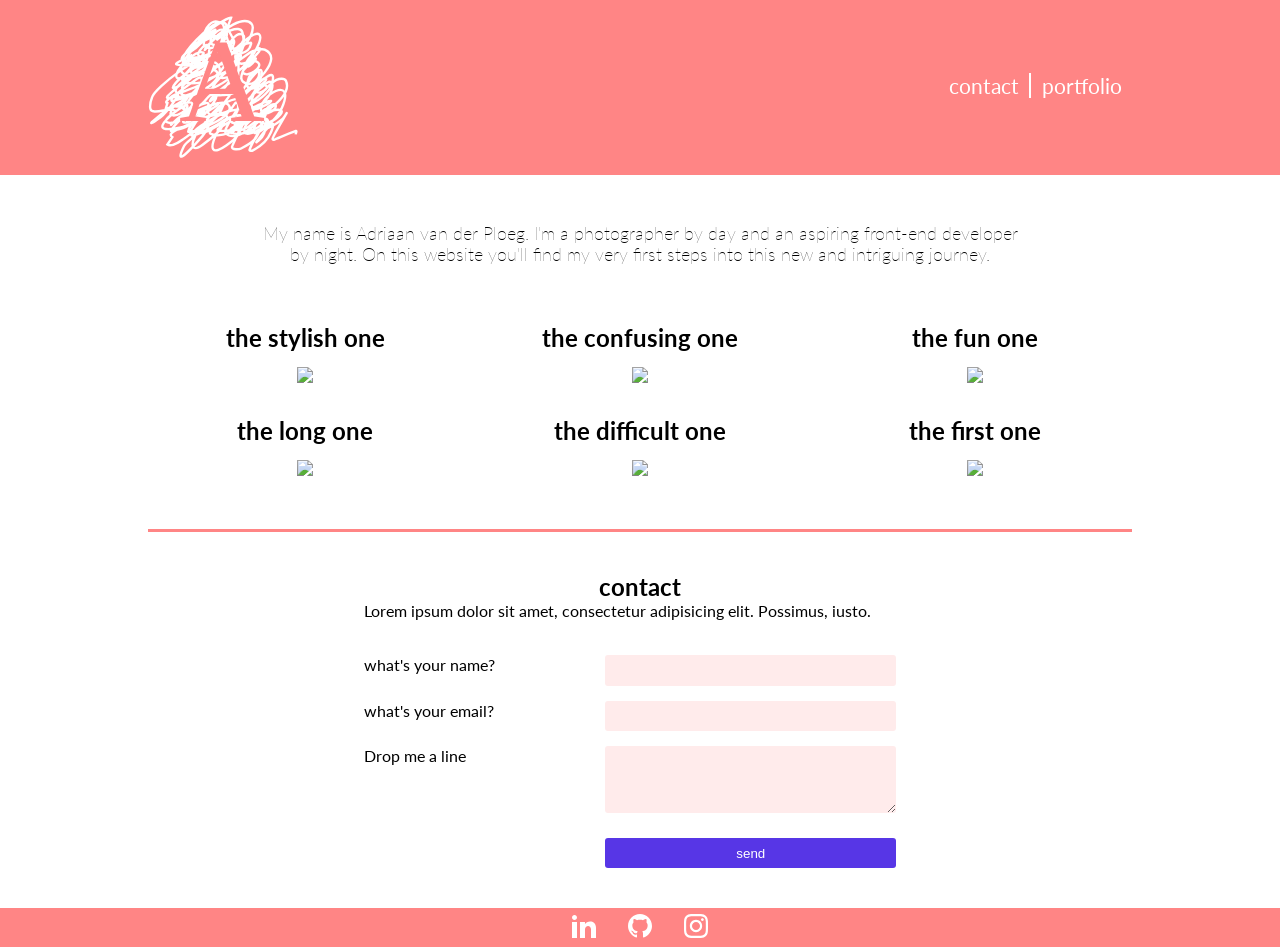
==== index.html @ 1324383c "made social icons SCG inline" ====
<!DOCTYPE html>
<html lang="en">
<head>
  <meta charset="UTF-8">
  <meta name="viewport" content="width=device-width, initial-scale=1.0">
  <meta http-equiv="X-UA-Compatible" content="ie=edge">
  <title>ADRIAAN VAN DER PLOEG</title>
  <link rel="stylesheet" href="css/normalize.css">
  <link href="https://fonts.googleapis.com/css?family=Lato:300,400&display=swap" rel="stylesheet">
  <link rel="stylesheet" href="https://cdn.jsdelivr.net/gh/fancyapps/fancybox@3.5.7/dist/jquery.fancybox.min.css">
  <link rel="stylesheet" href="css/main.css">
</head>
<body>

  <header>

    <div class="header-container">

      <div class="logo">

        <svg width="50%" height="50%" viewBox="0 0 126 120" preserveAspectRatio xmlns="http://www.w3.org/2000/svg">
          <g fill="none" fill-rule="evenodd">
            <path class="path" d="M37.2 32.6C18.4 42.3 15 41.2 54 42.2c5.6.1-11.1-4-16.6-2.8-2.3.5-1.6 4.5-1.4 6.8.7 7.2 20 2.4 14-7.4-5.1-8.4-19-2.6-15.2 2.5 4 5.7 13-1.5 14.6-4.8 1.5-3 2.4-6.5 2-9.8C50 17 31.9 41 50.8 32c4.3-2 8.2-5.3 11.4-8.9 1.2-1.3 1.3-3.4 1.5-5.3.2-3.3 1-7-.4-10-.8-1.8-3.4-2.5-5.4-3-6-1.5-14 10.5-8.7 14.4 1.1.8 4.4-3.3 3-3.1l-3.3-1c-.7 0-2 1-1.6 1.6l-.4 7.3c5.9 9.3 24.4-6 18.1-11.6-4.8-4.3-15.6 7-11.5 11 .1.2 11.3 4.5 14.8 1.5 1-1 3.8-3.6 2.4-3.5-19.3.7-5 17.5.6 4.3.8-1.7 1.6-3.9.7-5.5-13.5-27-4.6 4.3-2.5 6.3 2.2 2 5.9.2 7.4-1.5a15 15 0 0 0 3-4.3c.6-1.4 1.4-3.4.3-4.4-6.5-6.3-21.6 16.4-3.7 15.3 2.7-.1 7.6-1.9 8.9-5 .5-1.3 2-4.3.7-4.1-20.2 2.5-14.4 29.1 3.3 11.7 1.9-1.9 4.1-3.8 4.9-6.3.3-1-2.3-1.3-2.8-.5L87 32.6c-1.8 3-5.8 6.2-4.3 9.3 2 4.3 16.8-16.8-.2 1.2-1.3 1.3-4 3.6-2.7 4.8 4.7 4 17.1-5 12.7-8.8-7.1-6.2-18 12-12.7 16.1 7.3 5.4 14.6-2.2 13.4-8.7-.4-2-7.9 3.2-8.4 5-.8 2.7-2.5 6-1 8.2 3 4 11.4-1.9 13-3.4 1.2-1 3-2.3 2.5-3.7-.3-1.2-2.5.2-3.4 1-8.1 7.6-5.5 14.5 2.3 8.5.9-.6 2.3-2 1.6-2.8-8.4-9.7-21.6 26.5-4.5 17.4C126 60.5 56.7 86 98 82.2c2-.2 4-1 5.8-2 1-.5 2.1-1.3 2.8-2.3 1.6-2.8.6-4.9-3-3.2-5.6 2.7-18.3 20.5-1 14.2 3.4-1.2 6.4-3.4 8.6-6.1 8.8-11.1-35 2.9-29.9 14.8 3.1 7.1 38-16.9 5.9-10.7-4.4.9-8.5 3-12.5 5-2.1 1-5.6 1.8-5.7 4-.3 9 36.5-3.3 26-11-4.2-3-23-.1-22.2 8.3 1.2 12.6 43-21.1 4.3-8.4-6.6 2.2-12.3 6.4-18.2 10-.3.2-.6 1-.3 1 19.8 5 32.4-19.4 10-10.6-5.1 2-9.7 5.4-14 9-1.3 1.1-3.7 3.8-2.2 4.6C69.5 108 110 69.4 70.1 79.5c-8.1 2-15.5 6.4-22.7 10.8-4 2.4-8.4 5.2-10.8 9.4-1 1.8 4.2-.1 6-.9 7.2-3 14.2-6.4 20.8-10.3 1.5-.9 3.3-2.3 3-4-.6-3.9-30.2-1-32.6 12.5-.6 3.4 43.5-13 33.4-22.7-6.5-6.2-28.4 9-30.6 10.4-1.4.8-5 4-3.4 3.4 6.2-2.2 12.2-5.2 17.9-8.5 23.4-13.7-9.8-1.4-15.8 3.4-2.1 1.7-7.8 5.9-5 6.5 6.8 1.7 33.3-23.4 13-14.6A98.3 98.3 0 0 0 27.8 84c-3 2-10.6 9.3-8 7 4.8-4.4 10-8.1 14.5-12.8 5.3-5.7 2.4-6.2-2.6-5.2-3.7.7-7.7 1-11 3A98.3 98.3 0 0 0 3.2 89.2C.4 92 10 86 12.6 83.4a73 73 0 0 0 10.3-13c1-1.6 3.6-6.3 1.8-5.5-3.6 1.5-12.3 7.7-8.4 8.3L15 77.5c5.7 1 21.4-11.6 22.6-12.9 3.2-3.3 8.4-7.4 7.3-12-.8-3.2-6.4 2.4-9.2 4.2a120 120 0 0 0-15.8 12.6c-.5.5-.3 2.4.3 2.1l17-4.6c5.1-2.1 9.8-5 14.5-8 2-1.3 3.6-2.9 5-4.6 1-1.1 2-2.4 2-3.9 0-1.6-.5-3.7-1.9-4.5-8-4.6-18.4 4-23 8.5-2 2-7 5.5-4.6 6.7l-1 5c9.4 4.6 38.2-12.5 31-24.4C52.7 30.9 23.7 52.3 21 59.8c-.9 2.3 4.9-1 7-2.2 5.4-3 14-12 17-16.6 1.1-1.5 3.1-6.3 1.5-5.4A64.1 64.1 0 0 0 31.3 49C21 60.4 46 55.5 46 55.5a29.6 29.6 0 0 0 18.3-13.8c.5-1.1 1.4-4.4.3-3.8-.7.4-22.3 14.5-18 22.5 2.8 5.4 21.4-6.6 23.7-10.6 1-1.7 3.8-6 1.8-5.6-6.2 1-19 13.6-19.5 20.7 0 1.7 4.2 2 10 1.6 2.4-.2 4.8-.2 7-.9C76.4 63.4 80.4 49.5 74 53a82.3 82.3 0 0 0-12.8 8.6c-3.3 2.8-7 5.5-9 9.4-1.2 2.6 4.9-3.3 7-5.3 3-3.1 6.3-6.2 8.4-10a24 24 0 0 0 2-9.5c.2-1.6.6-4-.9-4.7-8.2-4.2-20.6 5.2-23.3 11.8-.7 1.6 3.6.2 5.2-.5 7.2-2.7 14.5-5.2 21-9.4a17 17 0 0 0 5.7-7.6c.8-1.8 1-4.2.3-6-.2-.9-1.6-.5-2.4-.3-12 3-11 21-1.7 7.9 2.7-3.7 5.4-7.5 6.5-11.8.9-3.8.2-7.8-.6-11.6-2-8.1-18.2 2-19.1 2.7-1 .7-2.7 3.9-2 3 3-2.9 12.3-8.8 8.2-9.3l3.3-8.9C66 1.1 50.1 12.8 46.6 16.3c-1.6 1.5-5.7 6.2-3.7 5.3 5-2 9.7-5.2 13.2-9.3 3-3.6-8.1 4.8-11.8 7.7-5.1 4-10.1 8.4-14.5 13.3-1 1-2.2 3.3-1 4 3.7 2.5 12.2-.8 15-2.8 1.3-.8 3.9-3 2.6-3.7C41 27.8 26 42.5 24 48.7c-.4 1-.5 3 .6 3.4 3.6 1.3 13.8-.5 17.2-2.2 1.8-1 6.3-5.2 4.4-4.3C33.8 52 26.3 57.5 16.7 67c-.4.5-1.1 1.6-.6 1.7 3.3.6 11.7-2.8 10 0l9-3c-11.9 19.9-11.6 3-15.9 15-.2.7-.6 2 0 2.3 4.1 2.2 16-4 13.5-8.6a74 74 0 0 0-13.1 8.3c-1.8 1.8-6.1 5.2-4 6.4 6.8 3.8 17.2-6.9 21-9.5 2.8-2-6 4-8.5 6.5-3.2 3.2-6.8 6.3-8.8 10.4-.1.2 10.3-2.1 12.5-3.3 4.7-2.6 9.4-5.2 13.4-8.6 2.2-2 5.5-4.4 5-7.2-.5-2.5-3.8 3.3-5.3 5.3A96.4 96.4 0 0 0 35.5 97c-.3.6 1.1 1.4 1.7 1l8.3-2.6c4.5-2.9 8.2-6.8 12-10.5 1.4-1.3 2.6-2.9 3.4-4.6 1-2.3 4.1-8.6 2.2-7.1A87.6 87.6 0 0 0 46.8 91c-14.6 19.5 23.7-6 25.6-7.9 1.8-1.9 5.4-9 4-6.7-3.2 4.8-6.5 9.4-9 14.5-1.2 2.3-3.9 5.8-2 7.6 8.4 8.5 27-8.3 31.4-14.3 1-1.4 3-6 1.7-4.9-8.4 7.6-19 32.7 5.6 9.4 3.5-3.3 6.5-7.2 8.4-11.6C124.7 49 92.4 66.7 95.2 80c.3 1.6 3.5.5 4.8-.4 4.6-3.3 21-14.8 15.8-25.3-1.1-2.3-5.5-1.7-7.9-.6-4.4 2.2-7.6 6.3-11.1 9.9-6.4 6.6-15.5 11.9-18.4 20.6-1.8 5.3 9.9-5.1 14.3-8.4 3.3-2.5 6.8-5 8.7-8.6 1.9-3.4 5-8.8 2.2-11.4-2.6-2.3-6.4 3-9.2 5a89 89 0 0 0-11.3 10.5c-1.2 1.2-4.2 4.7-2.5 4.3a38.1 38.1 0 0 0 20.7-13c1.3-1.7 8-16.8-.5-12.1-.2.1-30.5 20.4-22.2 23.9 4.7 2 18.1-21.3 16.8-28C94 40 79.4 62.2 79 63.9c-.2 1 2.1 0 3-.6 2-1.7 34-27.2 16-35-1.6-.7-3.5-.4-5.1 0-2.5.4-5 1-7.1 2.4-6.1 4-12 8.4-17.3 13.2-2.5 2.4-9.6 8.2-6.1 8.3 22.4.4 50-58.7 15.7-28.8C58.4 40.5 87 27.2 88 10a5 5 0 0 0-1-3.4c-7-8-25 6.5-28.4 9.5-3.9 3.4-13 16-10.5 11.4 4.3-8 23.5-16.6 16.1-21.8-7.2-5-29.8 20-33.9 27.5-.8 1.6-1.2 4-.1 5.5 3.3 4.5 19.9 3 23.2-1.4.8-1 2.7-3.3 1.5-3.5C43.2 31.2 6.4 60 3.5 68c-1.2 3-2.1 6.4-1.6 9.6.2 1.5 2 2.5 3.5 2.6 6.1.6 13.2-3.7 18.4-.4.3.2-30.9 22.3 7.2 13 3.8-.8 13-8 10.1-5.5-6.4 5.4-27.5 9.7-20.6 14.5l-4.2 6.2c5.6 4 22.3-12.2 23.2-11.4 4 3.4-7 8-9.2 12.7-6.4 13-3.1 12.8 15.6-8.6 2.4-2.8 7.5-11.3 4-10.3-11.1 3.2-19.3 29-4 17.8 5.1-3.8 10.2-7.6 14.4-12.3 2-2.2 5.3-10.5 3.6-8.1-.9 1.2-12.3 19.2-9.2 24 3.3 5 19.1-8.8 21-12.1 1.6-2.6 4.8-11.2 3.4-8.4-3 5.9-5.7 12-8.3 18-1.6 4 6.9 2.3 7.4 2 4.1-2 8.2-4.3 11.4-7.6 2.5-2.6 6.6-12.5 5-9.4-2.9 6.1-7 11.7-9.3 18.1-.3 1 2 1 2.8.5 7.4-3.8 12-7.6 15.2-15.2.9-2.1 3.1-8.2 1.2-6.9-5.6 3.7-9.2 9.7-13.3 14.9-1.2 1.6 3.5-2.3 4.6-4a22 22 0 0 0 3-7c.6-2.1 1-4.4.5-6.4-.5-1.6-1.8-3-3.3-3.7-2.5-1-5.2-1.1-7.8-.7-3.3.5-6.9 1.3-9.6 3.3A33.6 33.6 0 0 0 70 97.8c-1.3 2.3 4.3-3.4 6-5.5 2.1-2.8 4.3-5.8 5.4-9.2 1.3-3.6 1.7-7.5 1.6-11.3 0-1-.8-2.6-1.9-2.6-4.8 0-9.8.7-14.2 2.8-4.3 2.1-6.4 7.6-11 9.4-3.5 1.4 5.8-5.1 8-8.2 4-5.4 8.6-10.7 10.5-17.1 2-7 2-14.5 1-21.6-.4-3.5-2.8-6.4-5-9.2a9.8 9.8 0 0 0-4.4-2.8c-6.9-2.5-8 10-11.3 12-2 1.3 10.7-13.8 6.6-17.2-3.7-3-16.1 4.8-17.1 5.5-3.5 2.3-13.1 10-9.6 8 4-2.4 7.5-5.3 10.6-8.6C61 5.8 20.2 39.5 29 47.7c5.6 5.4 15 .5 19.1-4 .8-.8 2.4-3.5 1.3-3a83.2 83.2 0 0 0-21.8 15.8c-1.8 2-5.8 5.1-4 7.3 1.9 2.3 6-.5 8.8-1.4 29.2-10.1 17.2-14.9-2.7 15.2-.8 1.3 3 .8 4.5.5a33 33 0 0 0 9.6-3.2c4.5-2.4 8.4-11.9 12.4-8.8 4 3.1-4.5 9.1-5.7 14-.7 3 3.6 3.3 9.5 2.2a26 26 0 0 0 8.7-3c2.5-1.6 4.8-8.7 6.3-6.2 6 10.1-22.3 23.5 14.3 13 4.4-1.2 8.6-10.7 11.6-7.2.3.3-12.5 20.4.5 15 4.2-1.7 8-4.4 11.4-7.2 1.6-1.3 4.5-6.6 3.5-4.8-17.2 30.5-16.1 23.1 8 14.7.9-.3-.2 2-.3 2.9" stroke="#fff" stroke-width="2"/>
            <text font-family="ArialRoundedMTBold, Arial Rounded MT Bold" font-size="100" fill="#FF8585" transform="translate(-60 -22)">
              <tspan x="86" y="110">A</tspan>
            </text>
          </g>
        </svg>

      </div>
      <nav>
        <ul>
          <li><a href="#contact">contact</a></li>
          <li><a href="#portfolio">portfolio</a></li>
        </ul>
      </nav>

    </div> <!-- /.header-container -->

  </header><!-- /header -->

  <aside class="intro-text">
    <h3>My name is <span class="underline underline1">Adriaan van der Ploeg</span>. I'm a photographer by day and an aspiring <span class="underline underline2">front-end developer</span> by night. On this website you'll find my very first steps into this new and intriguing journey.</h3>
  </aside>

  <main>

    <section class="portfolio-container" id="portfolio">

      <div class="grid-item">
        <h2>the stylish one</h2>
        <div class="thumbnail">
          <?xml version="1.0" encoding="UTF-8"?>
          <svg width="4" height="3" preserveAspectRatio="none" viewBox="0 0 307 173" version="1.1" xmlns="http://www.w3.org/2000/svg" xmlns:xlink="http://www.w3.org/1999/xlink">
              <title>Path 20</title>
              <desc>Created with Sketch.</desc>
              <g id="Page-2" stroke="none" stroke-width="1" fill="none" fill-rule="evenodd">
                  <g id="Desktop" transform="translate(-36.000000, -520.000000)" stroke="#A3DEE9" stroke-width="4">
                      <path d="M46.609375,526.625 C38.7366012,570.852121 36.6796186,612.503265 39.2617188,658.074219 C39.861878,668.666306 38.6866418,680.904469 45.0898438,689.363281 C48.2620999,693.553922 55.2755472,686.219477 60.53125,686.171875 C103.547085,685.78227 146.552724,688.024304 189.570313,688.054688 C223.647638,688.078757 284.429381,688.773077 326.949219,684.019531 C329.714109,683.710428 332.553928,683.348377 335.101562,682.230469 C336.16449,681.764053 337.138321,680.650684 337.257812,679.496094 C338.632313,666.214926 339.197292,652.852026 339.523437,639.503906 C340.069957,617.136577 341.330313,594.709437 339.875,572.382812 C338.865791,556.90007 345.674582,534.095488 332.15625,526.480469 C312.588426,515.457706 287.33615,529.866169 264.878906,530.136719 C196.845961,530.956334 128.803385,529.878906 60.765625,529.75 L46.609375,526.625 Z" id="Path-20"></path>
                  </g>
              </g>
          </svg>
          <img src="img/thumbnails/sass.png">
        </div>
        <div class="btn-container">
          <a class="lb-btn" data-fancybox="sass" data-type="iframe" href="projects/style_guide_v6/index.html">
            view website
          </a>
          <a class="lb-btn" href="https://github.com/adriaan113/style_guide_v6.git" target="_blank">view source</a>
        </div>
      </div>

      <div class="grid-item">
        <h2>the confusing one</h2>
        <div class="thumbnail">
          <?xml version="1.0" encoding="UTF-8"?>
          <svg width="4" height="3" preserveAspectRatio="none" viewBox="0 0 297 173" version="1.1" xmlns="http://www.w3.org/2000/svg" xmlns:xlink="http://www.w3.org/1999/xlink">
              <title>Path 14</title>
              <desc>Created with Sketch.</desc>
              <g id="Page-2" stroke="none" stroke-width="1" fill="none" fill-rule="evenodd" stroke-dasharray="20,20" stroke-linecap="round">
                  <g id="Mobile" transform="translate(-12.000000, -305.000000)" stroke="#77F7D6" stroke-width="4">
                      <g id="main" transform="translate(8.000000, 307.000000)">
                          <path d="M7.65234375,8.2578125 C103.775226,3.49295788 111.903723,1.68335162 220.921875,4.04296875 C244.747607,4.55865907 274.755016,-7.7806223 292.285156,8.36328125 C307.478563,22.3552338 292.009726,49.6885345 292.894531,70.3242187 C306.669779,391.594686 285.992714,-219.345162 299.113281,164.980469 C299.129104,165.44396 299.051664,166.227144 298.589844,166.269531 C279.303608,168.039661 236.281425,169.479897 219.097656,168.191406 C201.411876,166.865273 184.085762,162.16866 166.398438,160.863281 C150.909314,159.720137 135.330947,161.256988 119.804688,160.863281 C98.3509926,160.31927 76.9341564,158.731847 55.484375,158.050781 C47.4025104,157.794169 39.2789138,157.314559 31.2265625,158.050781 C23.743319,158.734971 15.2224614,166.630032 9.0859375,162.292969 C4.19152988,158.833786 11.7317857,150.555943 12.1640625,144.578125 C12.7615367,136.315845 12.6659616,127.995198 12.1640625,119.726562 C5.60551915,11.6765566 5.67212235,77.8323669 6.38671875,16.734375 L7.65234375,8.2578125 Z" id="Path-14"></path>
                      </g>
                  </g>
              </g>
          </svg>
          <img src="img/thumbnails/gallery.png">
        </div>
        <div class="btn-container">
          <a class="lb-btn" data-fancybox="gallery" data-type="iframe" href="projects/photo_gallery_v4/index.html">
            view website
          </a>
          <a class="lb-btn" href="https://github.com/adriaan113/photo_gallery_v4.git" target="_blank">view source</a>
        </div>
      </div>



      <div class="grid-item">
        <h2>the fun one</h2>
        <div class="thumbnail">
          <?xml version="1.0" encoding="UTF-8"?>
          <svg width="4" height="3" preserveAspectRatio="none" viewBox="0 0 305 165" version="1.1" xmlns="http://www.w3.org/2000/svg" xmlns:xlink="http://www.w3.org/1999/xlink">
              <title>Path 15</title>
              <desc>Created with Sketch.</desc>
              <g id="Page-2" stroke="none" stroke-width="1" fill="none" fill-rule="evenodd">
                  <g id="Mobile" transform="translate(-6.000000, -536.000000)" stroke="#F8D00A" stroke-width="5">
                      <g id="main" transform="translate(8.000000, 307.000000)">
                          <path d="M3.02734375,231.164062 C27.8179964,234.984064 51.7526661,241.187486 76.6601563,241.214844 C107.049967,241.248223 73.2641368,239.957015 123.132813,236.242188 C142.141978,234.826153 161.220237,234.36048 180.28125,234.183594 C220.441212,233.810908 260.604507,234.808318 300.765625,234.59375 C301.324223,234.590766 299.651787,233.023319 299.457031,233.546875 C280.18269,285.361513 298.69841,331.026425 289.488281,388.859375 C288.600937,394.431257 278.24677,387.363464 272.609375,387.59375 C254.355053,388.339435 236.229284,391.571884 217.960938,391.78125 C188.56255,392.118174 159.195875,389.508915 129.796875,389.230469 C89.7604465,388.851272 49.5932122,393.015111 9.68359375,389.808594 C6.28238669,389.535326 11.1792998,383.123099 11.4101563,379.71875 C11.7568094,374.606792 12.2536268,369.401451 11.4101563,364.347656 C10.3579174,358.042992 7.2871907,352.228506 5.78515625,346.015625 C3.92935282,338.339445 1.82610031,330.625242 1.3515625,322.742188 C0.0083418034,300.428513 0.298293414,278.041513 0.34765625,255.6875 C0.359528932,250.310943 1.13932292,244.963542 1.53515625,239.601562 L3.02734375,231.164062 Z" id="Path-15"></path>
                      </g>
                  </g>
              </g>
          </svg>
            <img src="img/thumbnails/gameshow.png">
        </div>
        <div class="btn-container">
          <a class="lb-btn" data-fancybox="gameshow" data-type="iframe" href="projects/game_show_app_v1.2/index.html">
            view website
          </a>
          <a class="lb-btn" href="https://github.com/adriaan113/game_show_app_v1.2.git" target="_blank">view source</a>
        </div>
      </div>

      <div class="grid-item">
        <h2>the long one</h2>
        <div class="thumbnail">
          <?xml version="1.0" encoding="UTF-8"?>
          <svg width="4" height="3" preserveAspectRatio="none" viewBox="0 0 299 174" version="1.1" xmlns="http://www.w3.org/2000/svg" xmlns:xlink="http://www.w3.org/1999/xlink">

              <title>Path 21</title>
              <desc>Created with Sketch.</desc>
              <g id="Page-2" stroke="none" stroke-width="1" fill="none" fill-rule="evenodd">
                  <g id="Desktop" transform="translate(-364.000000, -521.000000)" stroke="#F92615" stroke-width="4">
                      <path d="M368.046875,529.125 C437.268091,529.044148 501.912139,528.709202 569.914063,526.570312 C585.543224,526.078723 641.726341,520.517078 655.769531,525.984375 C660.750015,527.923378 656.44929,536.685306 656.058594,542.015625 C655.414132,550.808105 652.991344,559.435817 652.671875,568.246094 C646.36047,742.301102 651.49798,585.950514 655.007813,653.421875 C655.580229,664.425743 666.073379,684.036831 655.328125,686.476562 C589.296908,701.469081 509.604624,683.499404 441.089844,680.738281 C418.523367,679.82886 394.35856,689.245808 373.335938,680.992188 C365.372564,677.865715 376.726892,664.146498 377.054688,655.597656 C378.602486,615.231333 378.830931,577.566391 372.265625,538.320312 L368.046875,529.125 Z" id="Path-21"></path>
                  </g>
              </g>
          </svg>
          <img src="img/thumbnails/dashboard.png">
        </div>
        <div class="btn-container">
          <a class="lb-btn" data-fancybox="dashboard" data-type="iframe" href="projects/web_app_dashboard_v3.1/index.html">
            view website
          </a>
          <a class="lb-btn" href="https://github.com/adriaan113/web_app_dashboard_v3.1.git" target="_blank">view source</a>
        </div>
      </div>

      <div class="grid-item">
        <h2>the difficult one</h2>
        <div class="thumbnail">
          <?xml version="1.0" encoding="UTF-8"?>
          <svg width="4" height="3" preserveAspectRatio="none" viewBox="0 0 293 163" version="1.1" xmlns="http://www.w3.org/2000/svg" xmlns:xlink="http://www.w3.org/1999/xlink">
              <title>Path 19</title>
              <desc>Created with Sketch.</desc>
              <g id="Page-2" stroke="none" stroke-width="1" fill="none" fill-rule="evenodd">
                  <g id="Desktop" transform="translate(-686.000000, -333.000000)" stroke="#49DAA9" stroke-width="5">
                      <path d="M690.113281,339.953125 C689.335401,374.640918 687.003816,394.405002 691.03125,425.988281 C692.761773,439.559102 696.17114,452.892322 697.65625,466.492188 C698.492119,474.146643 692.586018,484.091535 697.976562,489.589844 C702.244001,493.942594 709.560764,485.364489 715.632813,484.828125 C727.669278,483.764904 739.807834,484.378851 751.882813,484.828125 C787.763003,486.16312 823.625793,488.004204 859.464844,490.179688 C865.811892,490.564963 872.040178,492.43041 878.398438,492.507813 C907.490776,492.861971 936.596048,492.399323 965.675781,491.472656 C968.934105,491.368825 973.938559,492.411554 975.238281,489.421875 C977.888949,483.324689 975.650155,476.11223 975.238281,469.476562 C974.087883,450.942581 971.599074,432.505101 970.554688,413.964844 C969.355527,392.676995 973.513662,356.539274 966.003906,338.441406 C963.958994,333.513343 955.401897,336.959928 950.066406,336.957031 C869.030024,336.91304 787.996094,337.852865 706.960938,338.300781 L690.113281,339.953125 Z" id="Path-19"></path>
                  </g>
              </g>
          </svg>
          <img src="img/thumbnails/api.png">
        </div>
        <div class="btn-container">
          <a class="lb-btn" data-fancybox="api" data-type="iframe" href="projects/employee_directory_v1/index.html">
            view website
          </a>
          <a class="lb-btn" href="https://github.com/adriaan113/employee_directory_v1.git" target="_blank">view source</a>
        </div>
      </div>

      <div class="grid-item">
        <h2>the first one</h2>
        <div class="thumbnail">
          <?xml version="1.0" encoding="UTF-8"?>
          <svg width="4" height="3" preserveAspectRatio="none" viewBox="0 0 303 163" version="1.1" xmlns="http://www.w3.org/2000/svg" xmlns:xlink="http://www.w3.org/1999/xlink">
              <title>Path 16</title>
              <desc>Created with Sketch.</desc>
              <g id="Page-2" stroke="none" stroke-width="1" fill="none" fill-rule="evenodd">
                  <g id="Mobile" transform="translate(-13.000000, -758.000000)" stroke="#5BCB79" stroke-width="5">
                      <g id="main" transform="translate(8.000000, 307.000000)">
                          <path d="M7.91015625,456.457031 C7.91015625,536.204481 7.26078545,367.496495 12.3007813,520.234375 C13.2786217,549.867986 5.47592919,580.330025 12.3007813,609.183594 C13.8721886,615.827065 25.3774445,605.106741 32.1132813,603.996094 C39.6937298,602.746181 47.4090759,602.431025 55.0859375,602.128906 C63.2371798,601.808118 71.4343874,601.39207 79.5585938,602.128906 C175.626357,610.841903 -65.746393,612.87338 201.679688,606.871094 C220.675738,606.444734 240.809248,601.4674 259.605469,600.453125 C272.014499,599.783513 286.528466,607.31891 296.886719,600.453125 C303.525436,596.052768 296.898654,584.452075 295.601563,576.59375 C293.042818,561.091794 286.721782,562.103559 289.40625,541.15625 C290.316512,534.053342 293.323302,527.338409 294.367188,520.253906 C295.284817,514.02626 294.239053,507.601242 295.265625,501.390625 C297.018254,490.787466 301.1178,480.645794 302.671875,470.011719 C303.428654,464.833303 307.342486,454.928563 302.144531,454.320312 C277.923545,451.486038 253.709548,460.77704 229.332031,461.429688 C159.324393,463.303969 89.2669271,461.739583 19.234375,461.894531 L7.91015625,456.457031 Z" id="Path-16"></path>
                      </g>
                  </g>
              </g>
          </svg>
          <img src="img/thumbnails/form.png">
        </div>
        <div class="btn-container">
          <a class="lb-btn" data-fancybox="form" data-type="iframe" href="projects/online_registration_v4/index.html">
            view website
          </a>
          <a class="lb-btn" href="https://github.com/adriaan113/online_registration_v4.git" target="_blank">view source</a>
        </div>
      </div>

    </section> <!--/.portfolio-container -->

    <section class="contact-container" id="contact">
    <div class="contact-text">
      <h1>contact</h1>
      <p>Lorem ipsum dolor sit amet, consectetur adipisicing elit. Possimus, iusto.</p>
    </div>
    <form action="#" method="post" id="email_form">
      <label for="name">what's your name?</label>
      <input type="text" id="name" name="user_name" required>
      <label for="email">what's your email?</label>
      <input type="email" id="email" name="user_email" required>
      <label for="other_topics">Drop me a line</label>
      <textarea id="other_topics" name="topics"></textarea>
    </form>
    <div class="btn-form-container">
    <button class="form-btn">send</button>
    <!-- <div class="btn-message"></div> -->
    </div>
    </section> <!--/.contact-container -->

  </main><!-- /main -->



  <footer>
    <div class="social-container">
      <a href="https://www.linkedin.com/in/adriaanvanderploeg/" target="_blank">
        <svg class="social-icon" xmlns="http://www.w3.org/2000/svg" width="24" height="24" fill="#fff" viewBox="0 0 24 24">
          <path d="M4.98 3.5c0 1.381-1.11 2.5-2.48 2.5s-2.48-1.119-2.48-2.5c0-1.38 1.11-2.5 2.48-2.5s2.48 1.12 2.48 2.5zm.02 4.5h-5v16h5v-16zm7.982 0h-4.968v16h4.969v-8.399c0-4.67 6.029-5.052 6.029 0v8.399h4.988v-10.131c0-7.88-8.922-7.593-11.018-3.714v-2.155z"/>
        </svg>
      </a>
      <a href="https://github.com/adriaan113" target="_blank">
        <svg class="social-icon" xmlns="http://www.w3.org/2000/svg" width="24" height="24" fill="#fff" viewBox="0 0 24 24"><path d="M12 0c-6.626 0-12 5.373-12 12 0 5.302 3.438 9.8 8.207 11.387.599.111.793-.261.793-.577v-2.234c-3.338.726-4.033-1.416-4.033-1.416-.546-1.387-1.333-1.756-1.333-1.756-1.089-.745.083-.729.083-.729 1.205.084 1.839 1.237 1.839 1.237 1.07 1.834 2.807 1.304 3.492.997.107-.775.418-1.305.762-1.604-2.665-.305-5.467-1.334-5.467-5.931 0-1.311.469-2.381 1.236-3.221-.124-.303-.535-1.524.117-3.176 0 0 1.008-.322 3.301 1.23.957-.266 1.983-.399 3.003-.404 1.02.005 2.047.138 3.006.404 2.291-1.552 3.297-1.23 3.297-1.23.653 1.653.242 2.874.118 3.176.77.84 1.235 1.911 1.235 3.221 0 4.609-2.807 5.624-5.479 5.921.43.372.823 1.102.823 2.222v3.293c0 .319.192.694.801.576 4.765-1.589 8.199-6.086 8.199-11.386 0-6.627-5.373-12-12-12z"/>
        </svg>
      </a>
      <a href="https://www.instagram.com/adriaanvanderploeg/" target="_blank">
        <svg class="social-icon" xmlns="http://www.w3.org/2000/svg" width="24" height="24" fill="#fff" viewBox="0 0 24 24"><path d="M12 2.163c3.204 0 3.584.012 4.85.07 3.252.148 4.771 1.691 4.919 4.919.058 1.265.069 1.645.069 4.849 0 3.205-.012 3.584-.069 4.849-.149 3.225-1.664 4.771-4.919 4.919-1.266.058-1.644.07-4.85.07-3.204 0-3.584-.012-4.849-.07-3.26-.149-4.771-1.699-4.919-4.92-.058-1.265-.07-1.644-.07-4.849 0-3.204.013-3.583.07-4.849.149-3.227 1.664-4.771 4.919-4.919 1.266-.057 1.645-.069 4.849-.069zm0-2.163c-3.259 0-3.667.014-4.947.072-4.358.2-6.78 2.618-6.98 6.98-.059 1.281-.073 1.689-.073 4.948 0 3.259.014 3.668.072 4.948.2 4.358 2.618 6.78 6.98 6.98 1.281.058 1.689.072 4.948.072 3.259 0 3.668-.014 4.948-.072 4.354-.2 6.782-2.618 6.979-6.98.059-1.28.073-1.689.073-4.948 0-3.259-.014-3.667-.072-4.947-.196-4.354-2.617-6.78-6.979-6.98-1.281-.059-1.69-.073-4.949-.073zm0 5.838c-3.403 0-6.162 2.759-6.162 6.162s2.759 6.163 6.162 6.163 6.162-2.759 6.162-6.163c0-3.403-2.759-6.162-6.162-6.162zm0 10.162c-2.209 0-4-1.79-4-4 0-2.209 1.791-4 4-4s4 1.791 4 4c0 2.21-1.791 4-4 4zm6.406-11.845c-.796 0-1.441.645-1.441 1.44s.645 1.44 1.441 1.44c.795 0 1.439-.645 1.439-1.44s-.644-1.44-1.439-1.44z"/>
        </svg>
      </a>
    </div>
  </footer><!-- /footer -->


  <script src="https://code.jquery.com/jquery-3.4.1.min.js"></script>
  <script src="https://cdn.jsdelivr.net/gh/fancyapps/fancybox@3.5.7/dist/jquery.fancybox.min.js"></script>

  <script src="js/logo.js"></script>
  <script src="js/main.js"></script>
</body>
</html>
---- css/main.css ----
* {
  box-sizing: border-box;
  margin-block-start: 0;
  margin-block-end: 0;
}

html {
  scroll-behavior: smooth;
}

body {
  margin: 0;
  padding: 0;
  font-family: "Lato", sans-serif;
}

h2 {
  padding: 10px;
  margin-bottom: 5px;
}

header {
  width: 100%;
  height: auto;
  background-color: #FF8585;
  top: 0;
  z-index: 1000;
}
header .logo {
  padding: 0.8em 0 0.4em;
}
header .logo svg {
  display: block;
  margin: 0 auto;
}
header nav ul {
  display: flex;
  padding: 0;
  margin-bottom: 0.8em;
}
header nav ul li {
  list-style: none;
  padding: 0 0.5em;
}
header nav ul li a {
  color: white;
  text-decoration: none;
  background-image: linear-gradient(to right, #5736E6, #5736E6 50%, #FF8585 50%);
  background-size: 200% 100%;
  background-position: 100%;
}
header nav ul li:first-child {
  border-right: 2px solid white;
}

.header-container {
  display: flex;
  flex-direction: column;
  align-items: center;
  justify-content: center;
  max-width: 984px;
}

.header-shrink {
  display: flex;
  flex-direction: column;
  align-items: center;
  justify-content: center;
  max-width: 984px;
  background-color: #FF8585;
  width: 100%;
  top: 0;
  z-index: 9000;
  height: 60px;
  padding: 1em 0;
  flex-direction: row;
  justify-content: flex-start;
}
.header-shrink .logo svg {
  width: 72px;
  height: 69px;
  margin-left: 0.8em;
  padding: 0.7em;
}
.header-shrink nav {
  margin: 0.5em 0.8em 0 0;
}

.path {
  stroke-dasharray: 4924;
  stroke-dashoffset: 4924;
  animation: dash 5s linear forwards;
}

@keyframes dash {
  to {
    stroke-dashoffset: 0;
  }
}
.intro-text {
  background-color: white;
  max-width: 819px;
  padding: 1em;
  margin: 1em auto;
}
.intro-text h3 {
  font-size: 1.1em;
  text-align: center;
  font-weight: lighter;
}

.underline {
  position: relative;
}

.underline1::after {
  position: absolute;
  content: url(../img/underline1.svg);
  opacity: 0.7;
  top: 5px;
  left: 0px;
}

.underline2::after {
  position: absolute;
  content: url(../img/underline2.svg);
  opacity: 0.7;
  top: 5px;
  left: 0px;
}

.portfolio-container {
  display: grid;
  grid-template-columns: repeat(auto-fit, minmax(250px, 1fr));
  grid-template-rows: auto;
  grid-gap: 20px;
  margin: 0 20px;
  padding-bottom: 50px;
  border-bottom: 3px solid #FF8585;
  max-width: 984px;
}
.portfolio-container .grid-item {
  position: relative;
  display: flex;
  flex-direction: column;
  align-items: center;
  justify-content: center;
}
.portfolio-container .grid-item .thumbnail {
  position: relative;
  cursor: pointer;
}
.portfolio-container .grid-item .thumbnail img {
  width: 100%;
  height: auto;
}
.portfolio-container .grid-item .thumbnail svg {
  position: absolute;
  top: 0;
  left: 0;
  width: 100%;
  height: auto;
  opacity: 0.5;
}
.portfolio-container .grid-item .thumbnail svg path {
  animation: border 0.7s linear forwards;
}
@keyframes border {
  to {
    stroke-dashoffset: 0;
  }
}
.portfolio-container .grid-item .btn-container {
  position: absolute;
  display: none;
  top: 55%;
}
.portfolio-container .grid-item .btn-container .lb-btn {
  display: inline-block;
  background-color: #5736E6;
  color: white;
  margin: 0 10px;
  padding: 7px;
  text-decoration: none;
  z-index: 2;
}

.contact-container {
  position: relative;
  max-width: 430px;
  margin: 0 auto;
}
.contact-container .contact-text {
  margin: 20px 20px 30px;
}
.contact-container .contact-text h1, .contact-container .contact-text p {
  text-align: center;
}
.contact-container form {
  display: flex;
  flex-direction: column;
  align-items: stretch;
  margin-bottom: 10px;
}
.contact-container form input, .contact-container form textarea {
  padding-left: 10px;
}
.contact-container form input, .contact-container form textarea {
  margin: 5px 20px 10px;
  height: 2.3em;
  border-style: none;
  background-color: #ffebeb;
  border-radius: 3px;
}
.contact-container form textarea {
  height: 5em;
  padding-top: 10px;
}
.contact-container form label {
  text-align: center;
  padding: 5px 0;
}

.form-btn {
  display: block;
  width: calc(100% - 40px);
  height: 2.3em;
  background-color: #5736E6;
  color: white;
  padding: 0;
  margin: 5px auto 40px;
  border-style: none;
  border-radius: 3px;
  cursor: pointer;
}

.text-bubble {
  position: absolute;
  max-width: 368px;
  top: 220px;
  left: 20px;
  width: 90%;
}
.text-bubble tspan:last-child a {
  text-decoration: underline;
}

.social-container {
  display: flex;
  justify-content: space-around;
  background-color: #FF8585;
  padding: 6px;
}
input:focus,
textarea:focus {
  outline: none;
}

form button:hover {
  background-color: #2f14a2;
}

form button:active {
  outline: none;
}

.lb-btn:hover {
  box-shadow: 3px 6px #2f14a2;
}

nav ul li a:hover {
  transition: all 0.3s cubic-bezier(0, 0, 0.23, 1);
  background-position: 0%;
}

.form-btn:focus {
  outline: 0;
}

.form-btn:active {
  outline: none;
}

.social-icon:hover {
  fill: #5736E6;
}

@media (min-width: 600px) {
  /* portrait tablets, portrait iPad, e-readers (Nook/Kindle), landscape 800x480 phones (Android) */
  .header-container {
    flex-direction: row;
    justify-content: space-between;
  }
  .header-container .logo {
    padding: 1em 1.25em;
  }
  .header-container .logo svg {
    margin: 0;
  }
  .header-container nav ul {
    margin-right: 1.25em;
  }
  .header-container nav ul li {
    font-size: 1.3em;
  }

  .header-shrink {
    justify-content: space-between;
  }
  .header-shrink nav ul {
    margin-right: 1.25em;
  }
  .header-shrink nav ul li {
    font-size: 1em;
  }

  .intro-text {
    padding: 2em;
  }

  .contact-container {
    max-width: 552px;
    margin: 0 auto;
  }
  .contact-container .contact-text {
    margin: 40px 0 30px;
  }
  .contact-container .contact-text p {
    text-align: left;
  }
  .contact-container form {
    flex-flow: row wrap;
    justify-content: flex-start;
  }
  .contact-container form input, .contact-container form textarea {
    width: calc(60% - 40px);
  }
  .contact-container form label {
    width: 40%;
    text-align: left;
  }
  .contact-container .form-btn {
    width: calc(60% - 40px);
    display: inline-block;
    margin-left: calc(60% - 90px);
  }
  .contact-container .text-bubble {
    top: 125px;
    left: 150px;
  }

  .social-container {
    justify-content: center;
  }
  .social-container .social-icon {
    padding: 0;
    margin: 0 1em;
  }
}
@media (min-width: 801px) {
  /* tablet, landscape iPad, lo-res laptops ands desktops */
}
@media (min-width: 1025px) {
  /* big landscape tablets, laptops, and desktops */
  .header-container {
    margin: 0 auto;
  }
  .header-container .logo {
    padding: 1em 0;
  }
  .header-container nav {
    margin: 0.5em 0 0 0;
  }
  .header-container nav ul {
    margin-right: 0;
  }

  .header-shrink {
    margin: 0 auto;
  }

  .portfolio-container {
    margin: 0 auto;
  }

  .contact-text h1, .contact-text p {
    text-align: left;
  }
}
@media (min-width: 1281px) {
  /* hi-res laptops and desktops */
}

/*# sourceMappingURL=main.css.map */
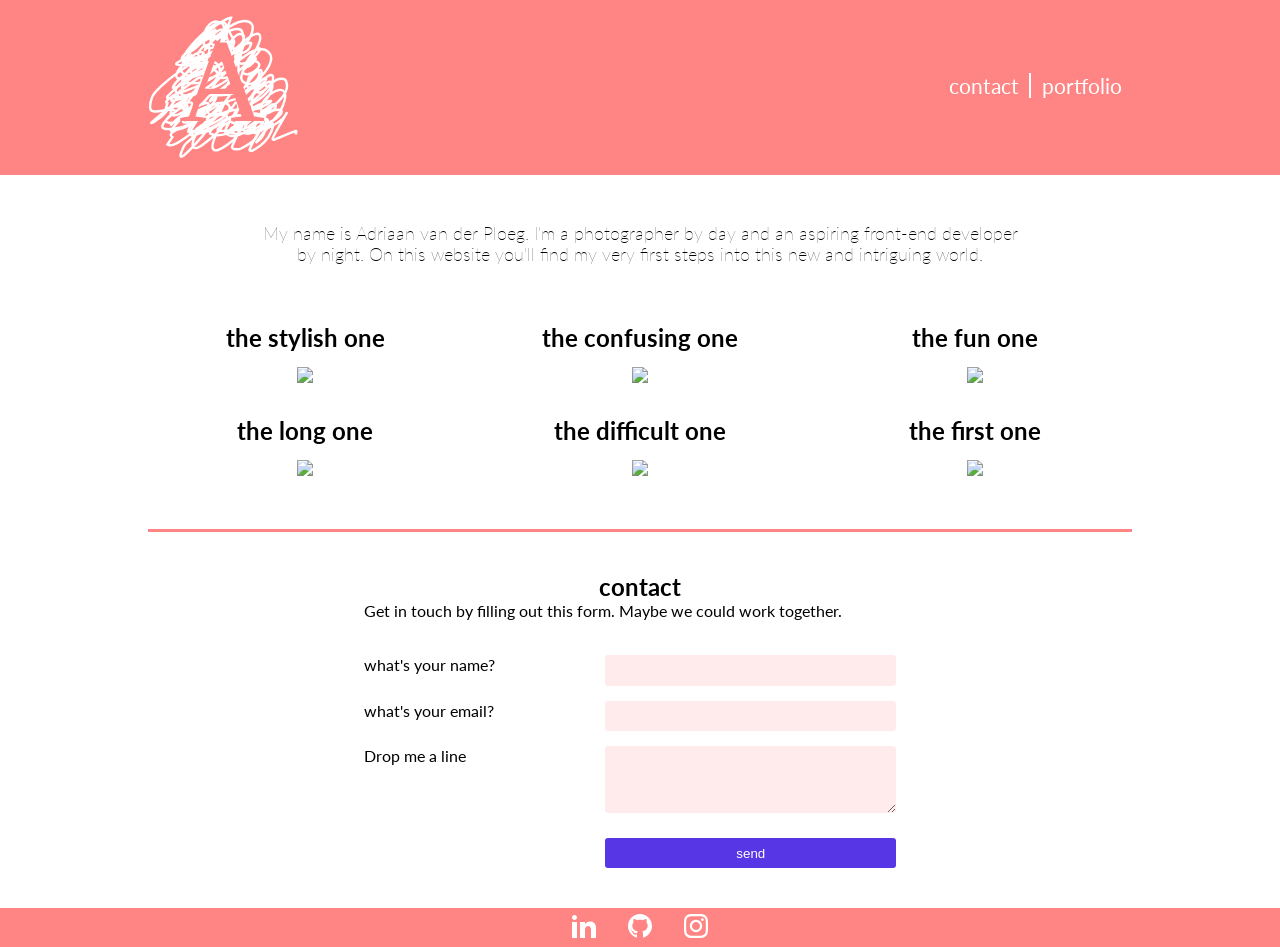
==== commit 545edc40: "fixed data-caption position and margins in fancybox" ====
--- a/index.html
+++ b/index.html
@@ -40,7 +40,7 @@
   </header><!-- /header -->
 
   <aside class="intro-text">
-    <h3>My name is <span class="underline underline1">Adriaan van der Ploeg</span>. I'm a photographer by day and an aspiring <span class="underline underline2">front-end developer</span> by night. On this website you'll find my very first steps into this new and intriguing journey.</h3>
+    <h3>My name is <span class="underline underline1">Adriaan van der Ploeg</span>. I'm a photographer by day and an aspiring <span class="underline underline2">front-end developer</span> by night. On this website you'll find my very first steps into this new and intriguing world.</h3>
   </aside>
 
   <main>
@@ -63,7 +63,8 @@
           <img src="img/thumbnails/sass.png">
         </div>
         <div class="btn-container">
-          <a class="lb-btn" data-fancybox="sass" data-type="iframe" href="projects/style_guide_v6/index.html">
+          <a class="lb-btn" data-fancybox="sass" data-type="iframe" href="projects/style_guide_v6/index.html" 
+          data-caption="My first brush with Sass. What a wonderful and, at the beginning, confusing experience. I learned all about variables, @mixins and i can now @include everything you ever dreamed of.">
             view website
           </a>
           <a class="lb-btn" href="https://github.com/adriaan113/style_guide_v6.git" target="_blank">view source</a>
@@ -199,7 +200,7 @@
     <section class="contact-container" id="contact">
     <div class="contact-text">
       <h1>contact</h1>
-      <p>Lorem ipsum dolor sit amet, consectetur adipisicing elit. Possimus, iusto.</p>
+      <p>Get in touch by filling out this form. Maybe we could work together.</p>
     </div>
     <form action="#" method="post" id="email_form">
       <label for="name">what's your name?</label>
@@ -240,7 +241,16 @@
 
   <script src="https://code.jquery.com/jquery-3.4.1.min.js"></script>
   <script src="https://cdn.jsdelivr.net/gh/fancyapps/fancybox@3.5.7/dist/jquery.fancybox.min.js"></script>
-
+  <script>
+    $('[data-fancybox]').fancybox({
+      // infobar: true,
+      // toolbar  : false,
+      // smallBtn : true,
+      iframe : {
+      preload : false
+      }
+    })
+  </script>
   <script src="js/logo.js"></script>
   <script src="js/main.js"></script>
 </body>
--- a/css/main.css
+++ b/css/main.css
@@ -27,6 +27,7 @@
   z-index: 1000;
 }
 header .logo {
+  cursor: pointer;
   padding: 0.8em 0 0.4em;
 }
 header .logo svg {
@@ -251,6 +252,33 @@
   background-color: #FF8585;
   padding: 6px;
 }
+.fancybox-slide {
+  top: 20vh;
+}
+
+.fancybox-caption__body {
+  font-size: 1em;
+  position: absolute;
+  top: -84vh;
+  left: 0;
+  right: 0;
+  bottom: 0;
+  margin: 0 auto;
+  width: 80%;
+  height: 20vh;
+  max-width: 1024px;
+  color: white;
+  margin: 0 auto;
+  padding: 2.2em 1em 0;
+  overflow: visible;
+}
+
+.fancybox-slide--iframe .fancybox-content {
+  max-width: 1024px;
+  max-height: 768px;
+  margin: 0;
+}
+
 input:focus,
 textarea:focus {
   outline: none;
@@ -356,9 +384,19 @@
     padding: 0;
     margin: 0 1em;
   }
+
+  .fancybox-caption__body {
+    font-size: 1.2em;
+    top: -86vh;
+    padding: 2em 2.5em;
+    margin: 0 auto;
+  }
 }
 @media (min-width: 801px) {
   /* tablet, landscape iPad, lo-res laptops ands desktops */
+  .fancybox-caption__body {
+    top: -82vh;
+  }
 }
 @media (min-width: 1025px) {
   /* big landscape tablets, laptops, and desktops */
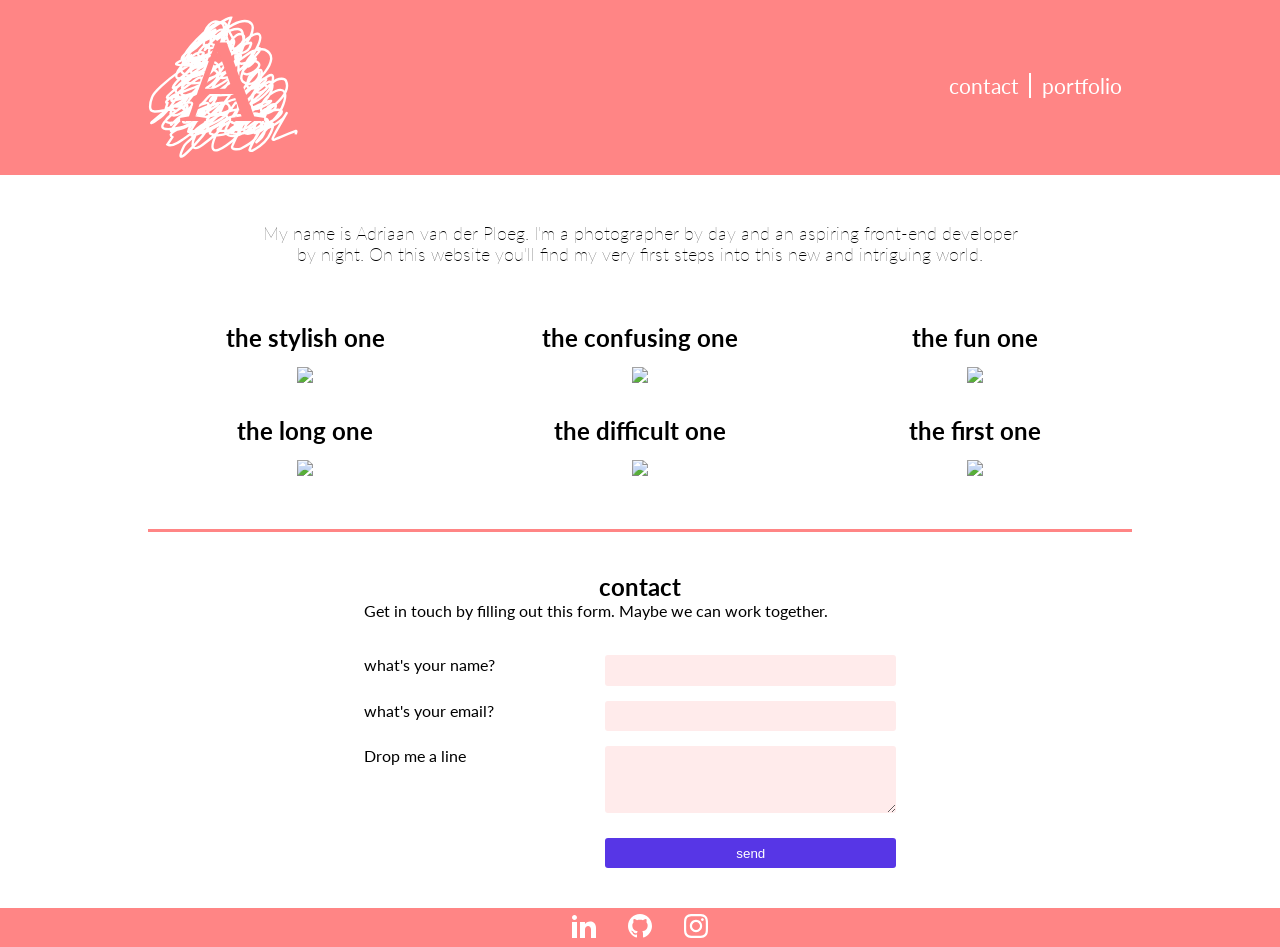
==== commit 78021190: "cleaned up unused files" ====
--- a/index.html
+++ b/index.html
@@ -63,7 +63,7 @@
           <img src="img/thumbnails/sass.png">
         </div>
         <div class="btn-container">
-          <a class="lb-btn" data-fancybox="sass" data-type="iframe" href="projects/style_guide_v6/index.html" 
+          <a class="lb-btn" data-fancybox="sass" data-type="iframe" href="projects/style_guide_v6/index.html"
           data-caption="My first brush with Sass. What a wonderful and, at the beginning, confusing experience. I learned all about variables, @mixins and i can now @include everything you ever dreamed of.">
             view website
           </a>
@@ -89,7 +89,8 @@
           <img src="img/thumbnails/gallery.png">
         </div>
         <div class="btn-container">
-          <a class="lb-btn" data-fancybox="gallery" data-type="iframe" href="projects/photo_gallery_v4/index.html">
+          <a class="lb-btn" data-fancybox="gallery" data-type="iframe" href="projects/photo_gallery_v4/index.html"
+          data-caption="I made this gallery with the OG lightbox and a nifty css grid. So far so good. Until i wanted to make my own filter. Spend quite a few hours stack-overflowing and made things far more difficult than they were.">
             view website
           </a>
           <a class="lb-btn" href="https://github.com/adriaan113/photo_gallery_v4.git" target="_blank">view source</a>
@@ -116,7 +117,8 @@
             <img src="img/thumbnails/gameshow.png">
         </div>
         <div class="btn-container">
-          <a class="lb-btn" data-fancybox="gameshow" data-type="iframe" href="projects/game_show_app_v1.2/index.html">
+          <a class="lb-btn" data-fancybox="gameshow" data-type="iframe" href="projects/game_show_app_v1.2/index.html"
+          data-caption="With this project javascript suddenly started to make a bit of sense to me. I split(), logged and appended days and nights. When i was done i was incredibly proud.">
             view website
           </a>
           <a class="lb-btn" href="https://github.com/adriaan113/game_show_app_v1.2.git" target="_blank">view source</a>
@@ -140,7 +142,8 @@
           <img src="img/thumbnails/dashboard.png">
         </div>
         <div class="btn-container">
-          <a class="lb-btn" data-fancybox="dashboard" data-type="iframe" href="projects/web_app_dashboard_v3.1/index.html">
+          <a class="lb-btn" data-fancybox="dashboard" data-type="iframe" href="projects/web_app_dashboard_v3.1/index.html"
+          data-caption="I made this dashboard in about 10 days. Lost myself in chart.js, learned about the magic of the SVG viewbox and put an eventListener on just about everything.">
             view website
           </a>
           <a class="lb-btn" href="https://github.com/adriaan113/web_app_dashboard_v3.1.git" target="_blank">view source</a>
@@ -163,7 +166,8 @@
           <img src="img/thumbnails/api.png">
         </div>
         <div class="btn-container">
-          <a class="lb-btn" data-fancybox="api" data-type="iframe" href="projects/employee_directory_v1/index.html">
+          <a class="lb-btn" data-fancybox="api" data-type="iframe" href="projects/employee_directory_v1/index.html"
+          data-caption="I don't exactly know how i made this one work. It all started with a simple API request and quickly escalated into a whirlwid of modals. My code must be hilarious to a seasoned developer. Still quite proud though!">
             view website
           </a>
           <a class="lb-btn" href="https://github.com/adriaan113/employee_directory_v1.git" target="_blank">view source</a>
@@ -188,7 +192,8 @@
           <img src="img/thumbnails/form.png">
         </div>
         <div class="btn-container">
-          <a class="lb-btn" data-fancybox="form" data-type="iframe" href="projects/online_registration_v4/index.html">
+          <a class="lb-btn" data-fancybox="form" data-type="iframe" href="projects/online_registration_v4/index.html"
+          data-caption="Okay, not the actual first one. But the first website that combined some of the stuff i learned into a 'real' looking project.">
             view website
           </a>
           <a class="lb-btn" href="https://github.com/adriaan113/online_registration_v4.git" target="_blank">view source</a>
@@ -200,7 +205,7 @@
     <section class="contact-container" id="contact">
     <div class="contact-text">
       <h1>contact</h1>
-      <p>Get in touch by filling out this form. Maybe we could work together.</p>
+      <p>Get in touch by filling out this form. Maybe we can work together.</p>
     </div>
     <form action="#" method="post" id="email_form">
       <label for="name">what's your name?</label>
@@ -251,7 +256,6 @@
       }
     })
   </script>
-  <script src="js/logo.js"></script>
   <script src="js/main.js"></script>
 </body>
 </html>
--- a/css/main.css
+++ b/css/main.css
@@ -75,7 +75,7 @@
   height: 60px;
   padding: 1em 0;
   flex-direction: row;
-  justify-content: flex-start;
+  justify-content: space-between;
 }
 .header-shrink .logo svg {
   width: 72px;
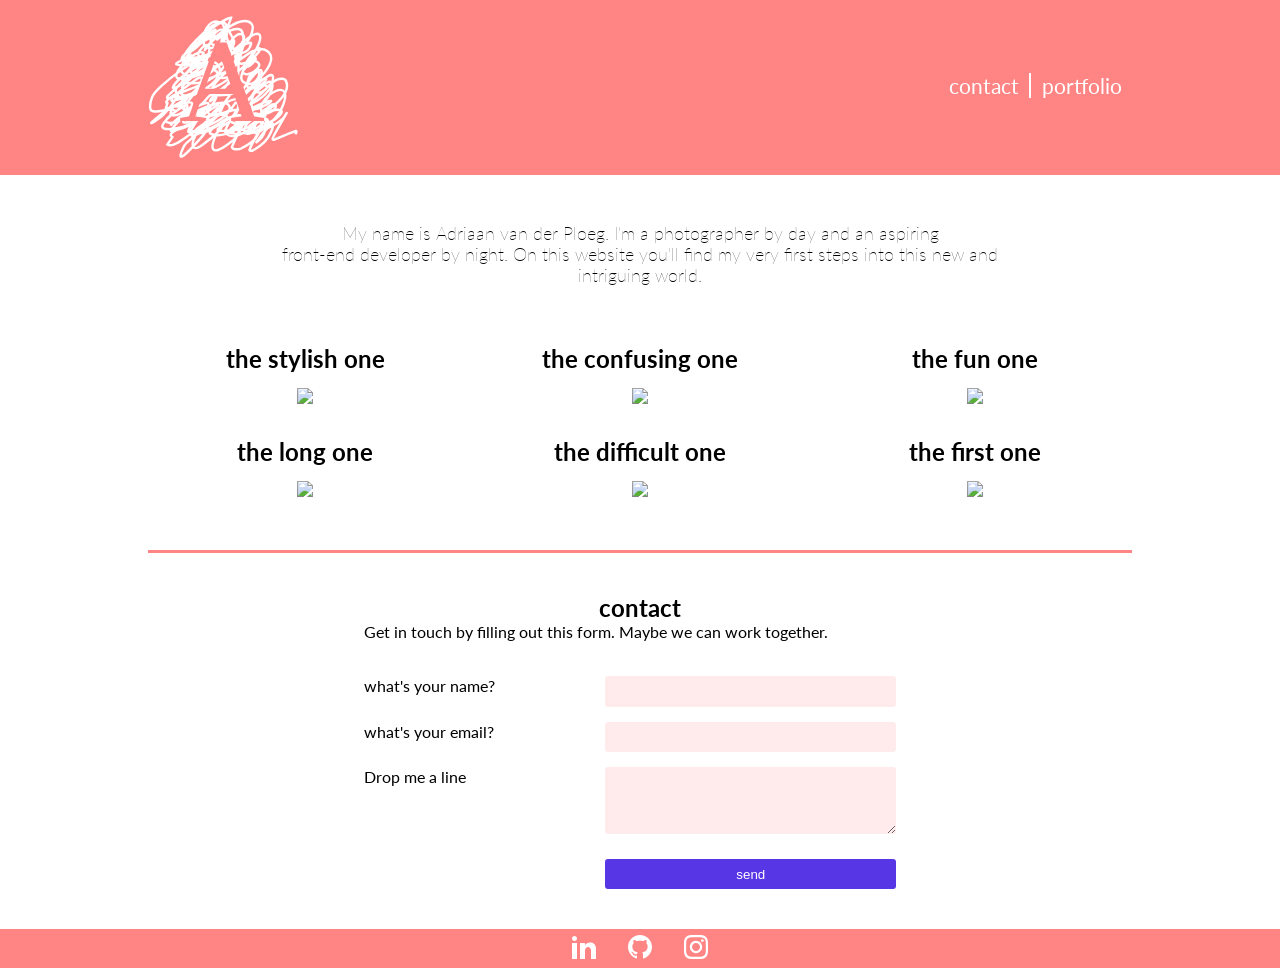
==== commit c2c9583f: "fixed modal content scale" ====
--- a/index.html
+++ b/index.html
@@ -252,7 +252,7 @@
       // toolbar  : false,
       // smallBtn : true,
       iframe : {
-      preload : false
+      preload : false,
       }
     })
   </script>
--- a/css/main.css
+++ b/css/main.css
@@ -112,6 +112,7 @@
 
 .underline {
   position: relative;
+  display: inline-block;
 }
 
 .underline1::after {
@@ -276,7 +277,17 @@
 .fancybox-slide--iframe .fancybox-content {
   max-width: 1024px;
   max-height: 768px;
+  height: 80%;
   margin: 0;
+  top: -10%;
+}
+.fancybox-slide--iframe .fancybox-content iframe {
+  width: 200% !important;
+  height: 200% !important;
+  -webkit-transform: scale(0.5);
+  transform: scale(0.5);
+  -webkit-transform-origin: 0 0;
+  transform-origin: 0 0;
 }
 
 input:focus,
@@ -391,12 +402,26 @@
     padding: 2em 2.5em;
     margin: 0 auto;
   }
+
+  .fancybox-slide--iframe .fancybox-content iframe {
+    width: 143% !important;
+    height: 143% !important;
+    -webkit-transform: scale(0.7);
+    transform: scale(0.7);
+  }
 }
 @media (min-width: 801px) {
   /* tablet, landscape iPad, lo-res laptops ands desktops */
   .fancybox-caption__body {
     top: -82vh;
   }
+
+  .fancybox-slide--iframe .fancybox-content iframe {
+    width: 125% !important;
+    height: 125% !important;
+    -webkit-transform: scale(0.8);
+    transform: scale(0.8);
+  }
 }
 @media (min-width: 1025px) {
   /* big landscape tablets, laptops, and desktops */
@@ -424,6 +449,13 @@
   .contact-text h1, .contact-text p {
     text-align: left;
   }
+
+  .fancybox-slide--iframe .fancybox-content iframe {
+    width: 100% !important;
+    height: 100% !important;
+    -webkit-transform: scale(1);
+    transform: scale(1);
+  }
 }
 @media (min-width: 1281px) {
   /* hi-res laptops and desktops */
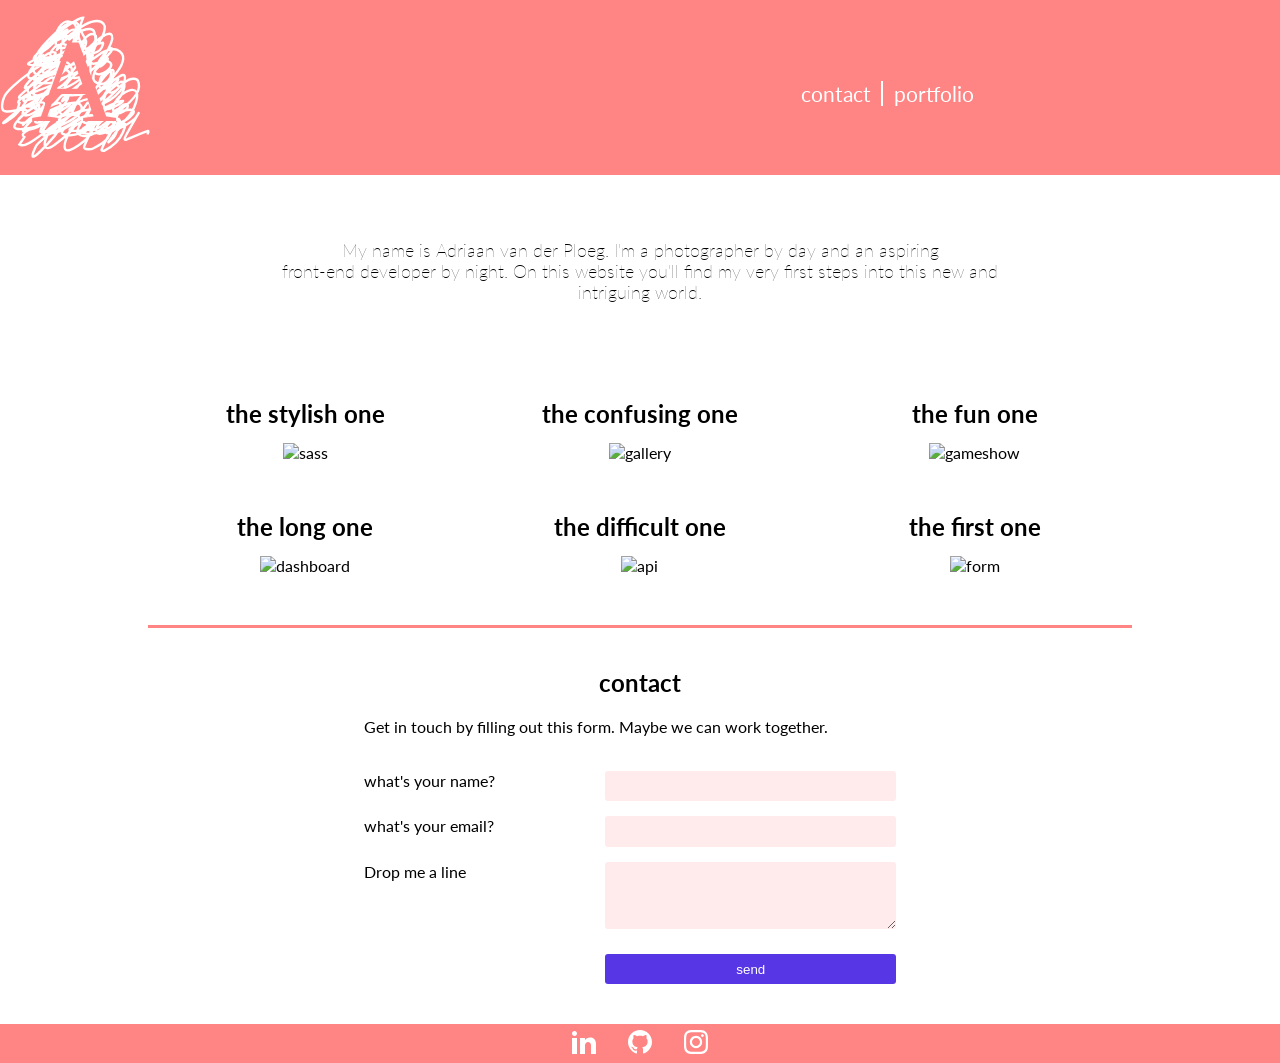
==== commit 80e1490d: "checked all validators" ====
--- a/index.html
+++ b/index.html
@@ -18,7 +18,7 @@
 
       <div class="logo">
 
-        <svg width="50%" height="50%" viewBox="0 0 126 120" preserveAspectRatio xmlns="http://www.w3.org/2000/svg">
+        <svg width="50%" height="50%" viewBox="0 0 126 120" preserveAspectRatio="xMidYMid meet" xmlns="http://www.w3.org/2000/svg">
           <g fill="none" fill-rule="evenodd">
             <path class="path" d="M37.2 32.6C18.4 42.3 15 41.2 54 42.2c5.6.1-11.1-4-16.6-2.8-2.3.5-1.6 4.5-1.4 6.8.7 7.2 20 2.4 14-7.4-5.1-8.4-19-2.6-15.2 2.5 4 5.7 13-1.5 14.6-4.8 1.5-3 2.4-6.5 2-9.8C50 17 31.9 41 50.8 32c4.3-2 8.2-5.3 11.4-8.9 1.2-1.3 1.3-3.4 1.5-5.3.2-3.3 1-7-.4-10-.8-1.8-3.4-2.5-5.4-3-6-1.5-14 10.5-8.7 14.4 1.1.8 4.4-3.3 3-3.1l-3.3-1c-.7 0-2 1-1.6 1.6l-.4 7.3c5.9 9.3 24.4-6 18.1-11.6-4.8-4.3-15.6 7-11.5 11 .1.2 11.3 4.5 14.8 1.5 1-1 3.8-3.6 2.4-3.5-19.3.7-5 17.5.6 4.3.8-1.7 1.6-3.9.7-5.5-13.5-27-4.6 4.3-2.5 6.3 2.2 2 5.9.2 7.4-1.5a15 15 0 0 0 3-4.3c.6-1.4 1.4-3.4.3-4.4-6.5-6.3-21.6 16.4-3.7 15.3 2.7-.1 7.6-1.9 8.9-5 .5-1.3 2-4.3.7-4.1-20.2 2.5-14.4 29.1 3.3 11.7 1.9-1.9 4.1-3.8 4.9-6.3.3-1-2.3-1.3-2.8-.5L87 32.6c-1.8 3-5.8 6.2-4.3 9.3 2 4.3 16.8-16.8-.2 1.2-1.3 1.3-4 3.6-2.7 4.8 4.7 4 17.1-5 12.7-8.8-7.1-6.2-18 12-12.7 16.1 7.3 5.4 14.6-2.2 13.4-8.7-.4-2-7.9 3.2-8.4 5-.8 2.7-2.5 6-1 8.2 3 4 11.4-1.9 13-3.4 1.2-1 3-2.3 2.5-3.7-.3-1.2-2.5.2-3.4 1-8.1 7.6-5.5 14.5 2.3 8.5.9-.6 2.3-2 1.6-2.8-8.4-9.7-21.6 26.5-4.5 17.4C126 60.5 56.7 86 98 82.2c2-.2 4-1 5.8-2 1-.5 2.1-1.3 2.8-2.3 1.6-2.8.6-4.9-3-3.2-5.6 2.7-18.3 20.5-1 14.2 3.4-1.2 6.4-3.4 8.6-6.1 8.8-11.1-35 2.9-29.9 14.8 3.1 7.1 38-16.9 5.9-10.7-4.4.9-8.5 3-12.5 5-2.1 1-5.6 1.8-5.7 4-.3 9 36.5-3.3 26-11-4.2-3-23-.1-22.2 8.3 1.2 12.6 43-21.1 4.3-8.4-6.6 2.2-12.3 6.4-18.2 10-.3.2-.6 1-.3 1 19.8 5 32.4-19.4 10-10.6-5.1 2-9.7 5.4-14 9-1.3 1.1-3.7 3.8-2.2 4.6C69.5 108 110 69.4 70.1 79.5c-8.1 2-15.5 6.4-22.7 10.8-4 2.4-8.4 5.2-10.8 9.4-1 1.8 4.2-.1 6-.9 7.2-3 14.2-6.4 20.8-10.3 1.5-.9 3.3-2.3 3-4-.6-3.9-30.2-1-32.6 12.5-.6 3.4 43.5-13 33.4-22.7-6.5-6.2-28.4 9-30.6 10.4-1.4.8-5 4-3.4 3.4 6.2-2.2 12.2-5.2 17.9-8.5 23.4-13.7-9.8-1.4-15.8 3.4-2.1 1.7-7.8 5.9-5 6.5 6.8 1.7 33.3-23.4 13-14.6A98.3 98.3 0 0 0 27.8 84c-3 2-10.6 9.3-8 7 4.8-4.4 10-8.1 14.5-12.8 5.3-5.7 2.4-6.2-2.6-5.2-3.7.7-7.7 1-11 3A98.3 98.3 0 0 0 3.2 89.2C.4 92 10 86 12.6 83.4a73 73 0 0 0 10.3-13c1-1.6 3.6-6.3 1.8-5.5-3.6 1.5-12.3 7.7-8.4 8.3L15 77.5c5.7 1 21.4-11.6 22.6-12.9 3.2-3.3 8.4-7.4 7.3-12-.8-3.2-6.4 2.4-9.2 4.2a120 120 0 0 0-15.8 12.6c-.5.5-.3 2.4.3 2.1l17-4.6c5.1-2.1 9.8-5 14.5-8 2-1.3 3.6-2.9 5-4.6 1-1.1 2-2.4 2-3.9 0-1.6-.5-3.7-1.9-4.5-8-4.6-18.4 4-23 8.5-2 2-7 5.5-4.6 6.7l-1 5c9.4 4.6 38.2-12.5 31-24.4C52.7 30.9 23.7 52.3 21 59.8c-.9 2.3 4.9-1 7-2.2 5.4-3 14-12 17-16.6 1.1-1.5 3.1-6.3 1.5-5.4A64.1 64.1 0 0 0 31.3 49C21 60.4 46 55.5 46 55.5a29.6 29.6 0 0 0 18.3-13.8c.5-1.1 1.4-4.4.3-3.8-.7.4-22.3 14.5-18 22.5 2.8 5.4 21.4-6.6 23.7-10.6 1-1.7 3.8-6 1.8-5.6-6.2 1-19 13.6-19.5 20.7 0 1.7 4.2 2 10 1.6 2.4-.2 4.8-.2 7-.9C76.4 63.4 80.4 49.5 74 53a82.3 82.3 0 0 0-12.8 8.6c-3.3 2.8-7 5.5-9 9.4-1.2 2.6 4.9-3.3 7-5.3 3-3.1 6.3-6.2 8.4-10a24 24 0 0 0 2-9.5c.2-1.6.6-4-.9-4.7-8.2-4.2-20.6 5.2-23.3 11.8-.7 1.6 3.6.2 5.2-.5 7.2-2.7 14.5-5.2 21-9.4a17 17 0 0 0 5.7-7.6c.8-1.8 1-4.2.3-6-.2-.9-1.6-.5-2.4-.3-12 3-11 21-1.7 7.9 2.7-3.7 5.4-7.5 6.5-11.8.9-3.8.2-7.8-.6-11.6-2-8.1-18.2 2-19.1 2.7-1 .7-2.7 3.9-2 3 3-2.9 12.3-8.8 8.2-9.3l3.3-8.9C66 1.1 50.1 12.8 46.6 16.3c-1.6 1.5-5.7 6.2-3.7 5.3 5-2 9.7-5.2 13.2-9.3 3-3.6-8.1 4.8-11.8 7.7-5.1 4-10.1 8.4-14.5 13.3-1 1-2.2 3.3-1 4 3.7 2.5 12.2-.8 15-2.8 1.3-.8 3.9-3 2.6-3.7C41 27.8 26 42.5 24 48.7c-.4 1-.5 3 .6 3.4 3.6 1.3 13.8-.5 17.2-2.2 1.8-1 6.3-5.2 4.4-4.3C33.8 52 26.3 57.5 16.7 67c-.4.5-1.1 1.6-.6 1.7 3.3.6 11.7-2.8 10 0l9-3c-11.9 19.9-11.6 3-15.9 15-.2.7-.6 2 0 2.3 4.1 2.2 16-4 13.5-8.6a74 74 0 0 0-13.1 8.3c-1.8 1.8-6.1 5.2-4 6.4 6.8 3.8 17.2-6.9 21-9.5 2.8-2-6 4-8.5 6.5-3.2 3.2-6.8 6.3-8.8 10.4-.1.2 10.3-2.1 12.5-3.3 4.7-2.6 9.4-5.2 13.4-8.6 2.2-2 5.5-4.4 5-7.2-.5-2.5-3.8 3.3-5.3 5.3A96.4 96.4 0 0 0 35.5 97c-.3.6 1.1 1.4 1.7 1l8.3-2.6c4.5-2.9 8.2-6.8 12-10.5 1.4-1.3 2.6-2.9 3.4-4.6 1-2.3 4.1-8.6 2.2-7.1A87.6 87.6 0 0 0 46.8 91c-14.6 19.5 23.7-6 25.6-7.9 1.8-1.9 5.4-9 4-6.7-3.2 4.8-6.5 9.4-9 14.5-1.2 2.3-3.9 5.8-2 7.6 8.4 8.5 27-8.3 31.4-14.3 1-1.4 3-6 1.7-4.9-8.4 7.6-19 32.7 5.6 9.4 3.5-3.3 6.5-7.2 8.4-11.6C124.7 49 92.4 66.7 95.2 80c.3 1.6 3.5.5 4.8-.4 4.6-3.3 21-14.8 15.8-25.3-1.1-2.3-5.5-1.7-7.9-.6-4.4 2.2-7.6 6.3-11.1 9.9-6.4 6.6-15.5 11.9-18.4 20.6-1.8 5.3 9.9-5.1 14.3-8.4 3.3-2.5 6.8-5 8.7-8.6 1.9-3.4 5-8.8 2.2-11.4-2.6-2.3-6.4 3-9.2 5a89 89 0 0 0-11.3 10.5c-1.2 1.2-4.2 4.7-2.5 4.3a38.1 38.1 0 0 0 20.7-13c1.3-1.7 8-16.8-.5-12.1-.2.1-30.5 20.4-22.2 23.9 4.7 2 18.1-21.3 16.8-28C94 40 79.4 62.2 79 63.9c-.2 1 2.1 0 3-.6 2-1.7 34-27.2 16-35-1.6-.7-3.5-.4-5.1 0-2.5.4-5 1-7.1 2.4-6.1 4-12 8.4-17.3 13.2-2.5 2.4-9.6 8.2-6.1 8.3 22.4.4 50-58.7 15.7-28.8C58.4 40.5 87 27.2 88 10a5 5 0 0 0-1-3.4c-7-8-25 6.5-28.4 9.5-3.9 3.4-13 16-10.5 11.4 4.3-8 23.5-16.6 16.1-21.8-7.2-5-29.8 20-33.9 27.5-.8 1.6-1.2 4-.1 5.5 3.3 4.5 19.9 3 23.2-1.4.8-1 2.7-3.3 1.5-3.5C43.2 31.2 6.4 60 3.5 68c-1.2 3-2.1 6.4-1.6 9.6.2 1.5 2 2.5 3.5 2.6 6.1.6 13.2-3.7 18.4-.4.3.2-30.9 22.3 7.2 13 3.8-.8 13-8 10.1-5.5-6.4 5.4-27.5 9.7-20.6 14.5l-4.2 6.2c5.6 4 22.3-12.2 23.2-11.4 4 3.4-7 8-9.2 12.7-6.4 13-3.1 12.8 15.6-8.6 2.4-2.8 7.5-11.3 4-10.3-11.1 3.2-19.3 29-4 17.8 5.1-3.8 10.2-7.6 14.4-12.3 2-2.2 5.3-10.5 3.6-8.1-.9 1.2-12.3 19.2-9.2 24 3.3 5 19.1-8.8 21-12.1 1.6-2.6 4.8-11.2 3.4-8.4-3 5.9-5.7 12-8.3 18-1.6 4 6.9 2.3 7.4 2 4.1-2 8.2-4.3 11.4-7.6 2.5-2.6 6.6-12.5 5-9.4-2.9 6.1-7 11.7-9.3 18.1-.3 1 2 1 2.8.5 7.4-3.8 12-7.6 15.2-15.2.9-2.1 3.1-8.2 1.2-6.9-5.6 3.7-9.2 9.7-13.3 14.9-1.2 1.6 3.5-2.3 4.6-4a22 22 0 0 0 3-7c.6-2.1 1-4.4.5-6.4-.5-1.6-1.8-3-3.3-3.7-2.5-1-5.2-1.1-7.8-.7-3.3.5-6.9 1.3-9.6 3.3A33.6 33.6 0 0 0 70 97.8c-1.3 2.3 4.3-3.4 6-5.5 2.1-2.8 4.3-5.8 5.4-9.2 1.3-3.6 1.7-7.5 1.6-11.3 0-1-.8-2.6-1.9-2.6-4.8 0-9.8.7-14.2 2.8-4.3 2.1-6.4 7.6-11 9.4-3.5 1.4 5.8-5.1 8-8.2 4-5.4 8.6-10.7 10.5-17.1 2-7 2-14.5 1-21.6-.4-3.5-2.8-6.4-5-9.2a9.8 9.8 0 0 0-4.4-2.8c-6.9-2.5-8 10-11.3 12-2 1.3 10.7-13.8 6.6-17.2-3.7-3-16.1 4.8-17.1 5.5-3.5 2.3-13.1 10-9.6 8 4-2.4 7.5-5.3 10.6-8.6C61 5.8 20.2 39.5 29 47.7c5.6 5.4 15 .5 19.1-4 .8-.8 2.4-3.5 1.3-3a83.2 83.2 0 0 0-21.8 15.8c-1.8 2-5.8 5.1-4 7.3 1.9 2.3 6-.5 8.8-1.4 29.2-10.1 17.2-14.9-2.7 15.2-.8 1.3 3 .8 4.5.5a33 33 0 0 0 9.6-3.2c4.5-2.4 8.4-11.9 12.4-8.8 4 3.1-4.5 9.1-5.7 14-.7 3 3.6 3.3 9.5 2.2a26 26 0 0 0 8.7-3c2.5-1.6 4.8-8.7 6.3-6.2 6 10.1-22.3 23.5 14.3 13 4.4-1.2 8.6-10.7 11.6-7.2.3.3-12.5 20.4.5 15 4.2-1.7 8-4.4 11.4-7.2 1.6-1.3 4.5-6.6 3.5-4.8-17.2 30.5-16.1 23.1 8 14.7.9-.3-.2 2-.3 2.9" stroke="#fff" stroke-width="2"/>
             <text font-family="ArialRoundedMTBold, Arial Rounded MT Bold" font-size="100" fill="#FF8585" transform="translate(-60 -22)">
@@ -50,17 +50,16 @@
       <div class="grid-item">
         <h2>the stylish one</h2>
         <div class="thumbnail">
-          <?xml version="1.0" encoding="UTF-8"?>
           <svg width="4" height="3" preserveAspectRatio="none" viewBox="0 0 307 173" version="1.1" xmlns="http://www.w3.org/2000/svg" xmlns:xlink="http://www.w3.org/1999/xlink">
               <title>Path 20</title>
               <desc>Created with Sketch.</desc>
-              <g id="Page-2" stroke="none" stroke-width="1" fill="none" fill-rule="evenodd">
-                  <g id="Desktop" transform="translate(-36.000000, -520.000000)" stroke="#A3DEE9" stroke-width="4">
+              <g stroke="none" stroke-width="1" fill="none" fill-rule="evenodd">
+                  <g transform="translate(-36.000000, -520.000000)" stroke="#A3DEE9" stroke-width="4">
                       <path d="M46.609375,526.625 C38.7366012,570.852121 36.6796186,612.503265 39.2617188,658.074219 C39.861878,668.666306 38.6866418,680.904469 45.0898438,689.363281 C48.2620999,693.553922 55.2755472,686.219477 60.53125,686.171875 C103.547085,685.78227 146.552724,688.024304 189.570313,688.054688 C223.647638,688.078757 284.429381,688.773077 326.949219,684.019531 C329.714109,683.710428 332.553928,683.348377 335.101562,682.230469 C336.16449,681.764053 337.138321,680.650684 337.257812,679.496094 C338.632313,666.214926 339.197292,652.852026 339.523437,639.503906 C340.069957,617.136577 341.330313,594.709437 339.875,572.382812 C338.865791,556.90007 345.674582,534.095488 332.15625,526.480469 C312.588426,515.457706 287.33615,529.866169 264.878906,530.136719 C196.845961,530.956334 128.803385,529.878906 60.765625,529.75 L46.609375,526.625 Z" id="Path-20"></path>
                   </g>
               </g>
           </svg>
-          <img src="img/thumbnails/sass.png">
+          <img src="img/thumbnails/sass.png" alt="sass">
         </div>
         <div class="btn-container">
           <a class="lb-btn" data-fancybox="sass" data-type="iframe" href="projects/style_guide_v6/index.html"
@@ -74,19 +73,18 @@
       <div class="grid-item">
         <h2>the confusing one</h2>
         <div class="thumbnail">
-          <?xml version="1.0" encoding="UTF-8"?>
           <svg width="4" height="3" preserveAspectRatio="none" viewBox="0 0 297 173" version="1.1" xmlns="http://www.w3.org/2000/svg" xmlns:xlink="http://www.w3.org/1999/xlink">
               <title>Path 14</title>
               <desc>Created with Sketch.</desc>
-              <g id="Page-2" stroke="none" stroke-width="1" fill="none" fill-rule="evenodd" stroke-dasharray="20,20" stroke-linecap="round">
-                  <g id="Mobile" transform="translate(-12.000000, -305.000000)" stroke="#77F7D6" stroke-width="4">
-                      <g id="main" transform="translate(8.000000, 307.000000)">
+              <g stroke="none" stroke-width="1" fill="none" fill-rule="evenodd" stroke-dasharray="20,20" stroke-linecap="round">
+                  <g transform="translate(-12.000000, -305.000000)" stroke="#77F7D6" stroke-width="4">
+                      <g transform="translate(8.000000, 307.000000)">
                           <path d="M7.65234375,8.2578125 C103.775226,3.49295788 111.903723,1.68335162 220.921875,4.04296875 C244.747607,4.55865907 274.755016,-7.7806223 292.285156,8.36328125 C307.478563,22.3552338 292.009726,49.6885345 292.894531,70.3242187 C306.669779,391.594686 285.992714,-219.345162 299.113281,164.980469 C299.129104,165.44396 299.051664,166.227144 298.589844,166.269531 C279.303608,168.039661 236.281425,169.479897 219.097656,168.191406 C201.411876,166.865273 184.085762,162.16866 166.398438,160.863281 C150.909314,159.720137 135.330947,161.256988 119.804688,160.863281 C98.3509926,160.31927 76.9341564,158.731847 55.484375,158.050781 C47.4025104,157.794169 39.2789138,157.314559 31.2265625,158.050781 C23.743319,158.734971 15.2224614,166.630032 9.0859375,162.292969 C4.19152988,158.833786 11.7317857,150.555943 12.1640625,144.578125 C12.7615367,136.315845 12.6659616,127.995198 12.1640625,119.726562 C5.60551915,11.6765566 5.67212235,77.8323669 6.38671875,16.734375 L7.65234375,8.2578125 Z" id="Path-14"></path>
                       </g>
                   </g>
               </g>
           </svg>
-          <img src="img/thumbnails/gallery.png">
+          <img src="img/thumbnails/gallery.png" alt="gallery">
         </div>
         <div class="btn-container">
           <a class="lb-btn" data-fancybox="gallery" data-type="iframe" href="projects/photo_gallery_v4/index.html"
@@ -102,19 +100,18 @@
       <div class="grid-item">
         <h2>the fun one</h2>
         <div class="thumbnail">
-          <?xml version="1.0" encoding="UTF-8"?>
           <svg width="4" height="3" preserveAspectRatio="none" viewBox="0 0 305 165" version="1.1" xmlns="http://www.w3.org/2000/svg" xmlns:xlink="http://www.w3.org/1999/xlink">
               <title>Path 15</title>
               <desc>Created with Sketch.</desc>
-              <g id="Page-2" stroke="none" stroke-width="1" fill="none" fill-rule="evenodd">
-                  <g id="Mobile" transform="translate(-6.000000, -536.000000)" stroke="#F8D00A" stroke-width="5">
-                      <g id="main" transform="translate(8.000000, 307.000000)">
+              <g stroke="none" stroke-width="1" fill="none" fill-rule="evenodd">
+                  <g transform="translate(-6.000000, -536.000000)" stroke="#F8D00A" stroke-width="5">
+                      <g transform="translate(8.000000, 307.000000)">
                           <path d="M3.02734375,231.164062 C27.8179964,234.984064 51.7526661,241.187486 76.6601563,241.214844 C107.049967,241.248223 73.2641368,239.957015 123.132813,236.242188 C142.141978,234.826153 161.220237,234.36048 180.28125,234.183594 C220.441212,233.810908 260.604507,234.808318 300.765625,234.59375 C301.324223,234.590766 299.651787,233.023319 299.457031,233.546875 C280.18269,285.361513 298.69841,331.026425 289.488281,388.859375 C288.600937,394.431257 278.24677,387.363464 272.609375,387.59375 C254.355053,388.339435 236.229284,391.571884 217.960938,391.78125 C188.56255,392.118174 159.195875,389.508915 129.796875,389.230469 C89.7604465,388.851272 49.5932122,393.015111 9.68359375,389.808594 C6.28238669,389.535326 11.1792998,383.123099 11.4101563,379.71875 C11.7568094,374.606792 12.2536268,369.401451 11.4101563,364.347656 C10.3579174,358.042992 7.2871907,352.228506 5.78515625,346.015625 C3.92935282,338.339445 1.82610031,330.625242 1.3515625,322.742188 C0.0083418034,300.428513 0.298293414,278.041513 0.34765625,255.6875 C0.359528932,250.310943 1.13932292,244.963542 1.53515625,239.601562 L3.02734375,231.164062 Z" id="Path-15"></path>
                       </g>
                   </g>
               </g>
           </svg>
-            <img src="img/thumbnails/gameshow.png">
+            <img src="img/thumbnails/gameshow.png" alt="gameshow">
         </div>
         <div class="btn-container">
           <a class="lb-btn" data-fancybox="gameshow" data-type="iframe" href="projects/game_show_app_v1.2/index.html"
@@ -128,18 +125,16 @@
       <div class="grid-item">
         <h2>the long one</h2>
         <div class="thumbnail">
-          <?xml version="1.0" encoding="UTF-8"?>
           <svg width="4" height="3" preserveAspectRatio="none" viewBox="0 0 299 174" version="1.1" xmlns="http://www.w3.org/2000/svg" xmlns:xlink="http://www.w3.org/1999/xlink">
-
               <title>Path 21</title>
               <desc>Created with Sketch.</desc>
-              <g id="Page-2" stroke="none" stroke-width="1" fill="none" fill-rule="evenodd">
-                  <g id="Desktop" transform="translate(-364.000000, -521.000000)" stroke="#F92615" stroke-width="4">
+              <g stroke="none" stroke-width="1" fill="none" fill-rule="evenodd">
+                  <g transform="translate(-364.000000, -521.000000)" stroke="#F92615" stroke-width="4">
                       <path d="M368.046875,529.125 C437.268091,529.044148 501.912139,528.709202 569.914063,526.570312 C585.543224,526.078723 641.726341,520.517078 655.769531,525.984375 C660.750015,527.923378 656.44929,536.685306 656.058594,542.015625 C655.414132,550.808105 652.991344,559.435817 652.671875,568.246094 C646.36047,742.301102 651.49798,585.950514 655.007813,653.421875 C655.580229,664.425743 666.073379,684.036831 655.328125,686.476562 C589.296908,701.469081 509.604624,683.499404 441.089844,680.738281 C418.523367,679.82886 394.35856,689.245808 373.335938,680.992188 C365.372564,677.865715 376.726892,664.146498 377.054688,655.597656 C378.602486,615.231333 378.830931,577.566391 372.265625,538.320312 L368.046875,529.125 Z" id="Path-21"></path>
                   </g>
               </g>
           </svg>
-          <img src="img/thumbnails/dashboard.png">
+          <img src="img/thumbnails/dashboard.png" alt="dashboard">
         </div>
         <div class="btn-container">
           <a class="lb-btn" data-fancybox="dashboard" data-type="iframe" href="projects/web_app_dashboard_v3.1/index.html"
@@ -153,17 +148,16 @@
       <div class="grid-item">
         <h2>the difficult one</h2>
         <div class="thumbnail">
-          <?xml version="1.0" encoding="UTF-8"?>
           <svg width="4" height="3" preserveAspectRatio="none" viewBox="0 0 293 163" version="1.1" xmlns="http://www.w3.org/2000/svg" xmlns:xlink="http://www.w3.org/1999/xlink">
               <title>Path 19</title>
               <desc>Created with Sketch.</desc>
-              <g id="Page-2" stroke="none" stroke-width="1" fill="none" fill-rule="evenodd">
-                  <g id="Desktop" transform="translate(-686.000000, -333.000000)" stroke="#49DAA9" stroke-width="5">
+              <g stroke="none" stroke-width="1" fill="none" fill-rule="evenodd">
+                  <g transform="translate(-686.000000, -333.000000)" stroke="#49DAA9" stroke-width="5">
                       <path d="M690.113281,339.953125 C689.335401,374.640918 687.003816,394.405002 691.03125,425.988281 C692.761773,439.559102 696.17114,452.892322 697.65625,466.492188 C698.492119,474.146643 692.586018,484.091535 697.976562,489.589844 C702.244001,493.942594 709.560764,485.364489 715.632813,484.828125 C727.669278,483.764904 739.807834,484.378851 751.882813,484.828125 C787.763003,486.16312 823.625793,488.004204 859.464844,490.179688 C865.811892,490.564963 872.040178,492.43041 878.398438,492.507813 C907.490776,492.861971 936.596048,492.399323 965.675781,491.472656 C968.934105,491.368825 973.938559,492.411554 975.238281,489.421875 C977.888949,483.324689 975.650155,476.11223 975.238281,469.476562 C974.087883,450.942581 971.599074,432.505101 970.554688,413.964844 C969.355527,392.676995 973.513662,356.539274 966.003906,338.441406 C963.958994,333.513343 955.401897,336.959928 950.066406,336.957031 C869.030024,336.91304 787.996094,337.852865 706.960938,338.300781 L690.113281,339.953125 Z" id="Path-19"></path>
                   </g>
               </g>
           </svg>
-          <img src="img/thumbnails/api.png">
+          <img src="img/thumbnails/api.png" alt="api">
         </div>
         <div class="btn-container">
           <a class="lb-btn" data-fancybox="api" data-type="iframe" href="projects/employee_directory_v1/index.html"
@@ -177,19 +171,18 @@
       <div class="grid-item">
         <h2>the first one</h2>
         <div class="thumbnail">
-          <?xml version="1.0" encoding="UTF-8"?>
           <svg width="4" height="3" preserveAspectRatio="none" viewBox="0 0 303 163" version="1.1" xmlns="http://www.w3.org/2000/svg" xmlns:xlink="http://www.w3.org/1999/xlink">
               <title>Path 16</title>
               <desc>Created with Sketch.</desc>
-              <g id="Page-2" stroke="none" stroke-width="1" fill="none" fill-rule="evenodd">
-                  <g id="Mobile" transform="translate(-13.000000, -758.000000)" stroke="#5BCB79" stroke-width="5">
-                      <g id="main" transform="translate(8.000000, 307.000000)">
+              <g stroke="none" stroke-width="1" fill="none" fill-rule="evenodd">
+                  <g transform="translate(-13.000000, -758.000000)" stroke="#5BCB79" stroke-width="5">
+                      <g transform="translate(8.000000, 307.000000)">
                           <path d="M7.91015625,456.457031 C7.91015625,536.204481 7.26078545,367.496495 12.3007813,520.234375 C13.2786217,549.867986 5.47592919,580.330025 12.3007813,609.183594 C13.8721886,615.827065 25.3774445,605.106741 32.1132813,603.996094 C39.6937298,602.746181 47.4090759,602.431025 55.0859375,602.128906 C63.2371798,601.808118 71.4343874,601.39207 79.5585938,602.128906 C175.626357,610.841903 -65.746393,612.87338 201.679688,606.871094 C220.675738,606.444734 240.809248,601.4674 259.605469,600.453125 C272.014499,599.783513 286.528466,607.31891 296.886719,600.453125 C303.525436,596.052768 296.898654,584.452075 295.601563,576.59375 C293.042818,561.091794 286.721782,562.103559 289.40625,541.15625 C290.316512,534.053342 293.323302,527.338409 294.367188,520.253906 C295.284817,514.02626 294.239053,507.601242 295.265625,501.390625 C297.018254,490.787466 301.1178,480.645794 302.671875,470.011719 C303.428654,464.833303 307.342486,454.928563 302.144531,454.320312 C277.923545,451.486038 253.709548,460.77704 229.332031,461.429688 C159.324393,463.303969 89.2669271,461.739583 19.234375,461.894531 L7.91015625,456.457031 Z" id="Path-16"></path>
                       </g>
                   </g>
               </g>
           </svg>
-          <img src="img/thumbnails/form.png">
+          <img src="img/thumbnails/form.png" alt="form">
         </div>
         <div class="btn-container">
           <a class="lb-btn" data-fancybox="form" data-type="iframe" href="projects/online_registration_v4/index.html"
@@ -248,11 +241,12 @@
   <script src="https://cdn.jsdelivr.net/gh/fancyapps/fancybox@3.5.7/dist/jquery.fancybox.min.js"></script>
   <script>
     $('[data-fancybox]').fancybox({
-      // infobar: true,
-      // toolbar  : false,
-      // smallBtn : true,
+      preventCaptionOverlap: true,
       iframe : {
-      preload : false,
+      preload : false
+      },
+      mobile: {
+        preventCaptionOverlap: true
       }
     })
   </script>
--- a/css/main.css
+++ b/css/main.css
@@ -1,7 +1,5 @@
 * {
   box-sizing: border-box;
-  margin-block-start: 0;
-  margin-block-end: 0;
 }
 
 html {
@@ -47,7 +45,7 @@
   color: white;
   text-decoration: none;
   background-image: linear-gradient(to right, #5736E6, #5736E6 50%, #FF8585 50%);
-  background-size: 200% 100%;
+  background-size: 203% 100%;
   background-position: 100%;
 }
 header nav ul li:first-child {
@@ -254,18 +252,24 @@
   padding: 6px;
 }
 .fancybox-slide {
-  top: 20vh;
+  top: 27vh;
+  padding: 0 30px;
+  height: 80%;
+}
+
+.fancybox-caption {
+  padding: 0;
 }
 
 .fancybox-caption__body {
   font-size: 1em;
   position: absolute;
-  top: -84vh;
+  top: -100vh;
   left: 0;
   right: 0;
   bottom: 0;
   margin: 0 auto;
-  width: 80%;
+  width: 90%;
   height: 20vh;
   max-width: 1024px;
   color: white;
@@ -290,6 +294,21 @@
   transform-origin: 0 0;
 }
 
+.fancybox-link {
+  margin: 20px auto;
+}
+.fancybox-link a {
+  font-size: 1.2em;
+  background-color: #5736E6;
+  width: 100px;
+  height: auto;
+  padding: 10px;
+}
+
+.fancybox-link a:active {
+  background-color: #2f14a2;
+}
+
 input:focus,
 textarea:focus {
   outline: none;
@@ -325,7 +344,6 @@
 }
 
 @media (min-width: 600px) {
-  /* portrait tablets, portrait iPad, e-readers (Nook/Kindle), landscape 800x480 phones (Android) */
   .header-container {
     flex-direction: row;
     justify-content: space-between;
@@ -396,9 +414,13 @@
     margin: 0 1em;
   }
 
+  .fancybox-slide {
+    top: 20vh;
+  }
+
   .fancybox-caption__body {
-    font-size: 1.2em;
-    top: -86vh;
+    top: -95vh;
+    width: 100%;
     padding: 2em 2.5em;
     margin: 0 auto;
   }
@@ -411,11 +433,6 @@
   }
 }
 @media (min-width: 801px) {
-  /* tablet, landscape iPad, lo-res laptops ands desktops */
-  .fancybox-caption__body {
-    top: -82vh;
-  }
-
   .fancybox-slide--iframe .fancybox-content iframe {
     width: 125% !important;
     height: 125% !important;
@@ -424,10 +441,6 @@
   }
 }
 @media (min-width: 1025px) {
-  /* big landscape tablets, laptops, and desktops */
-  .header-container {
-    margin: 0 auto;
-  }
   .header-container .logo {
     padding: 1em 0;
   }
@@ -457,8 +470,5 @@
     transform: scale(1);
   }
 }
-@media (min-width: 1281px) {
-  /* hi-res laptops and desktops */
-}
 
 /*# sourceMappingURL=main.css.map */
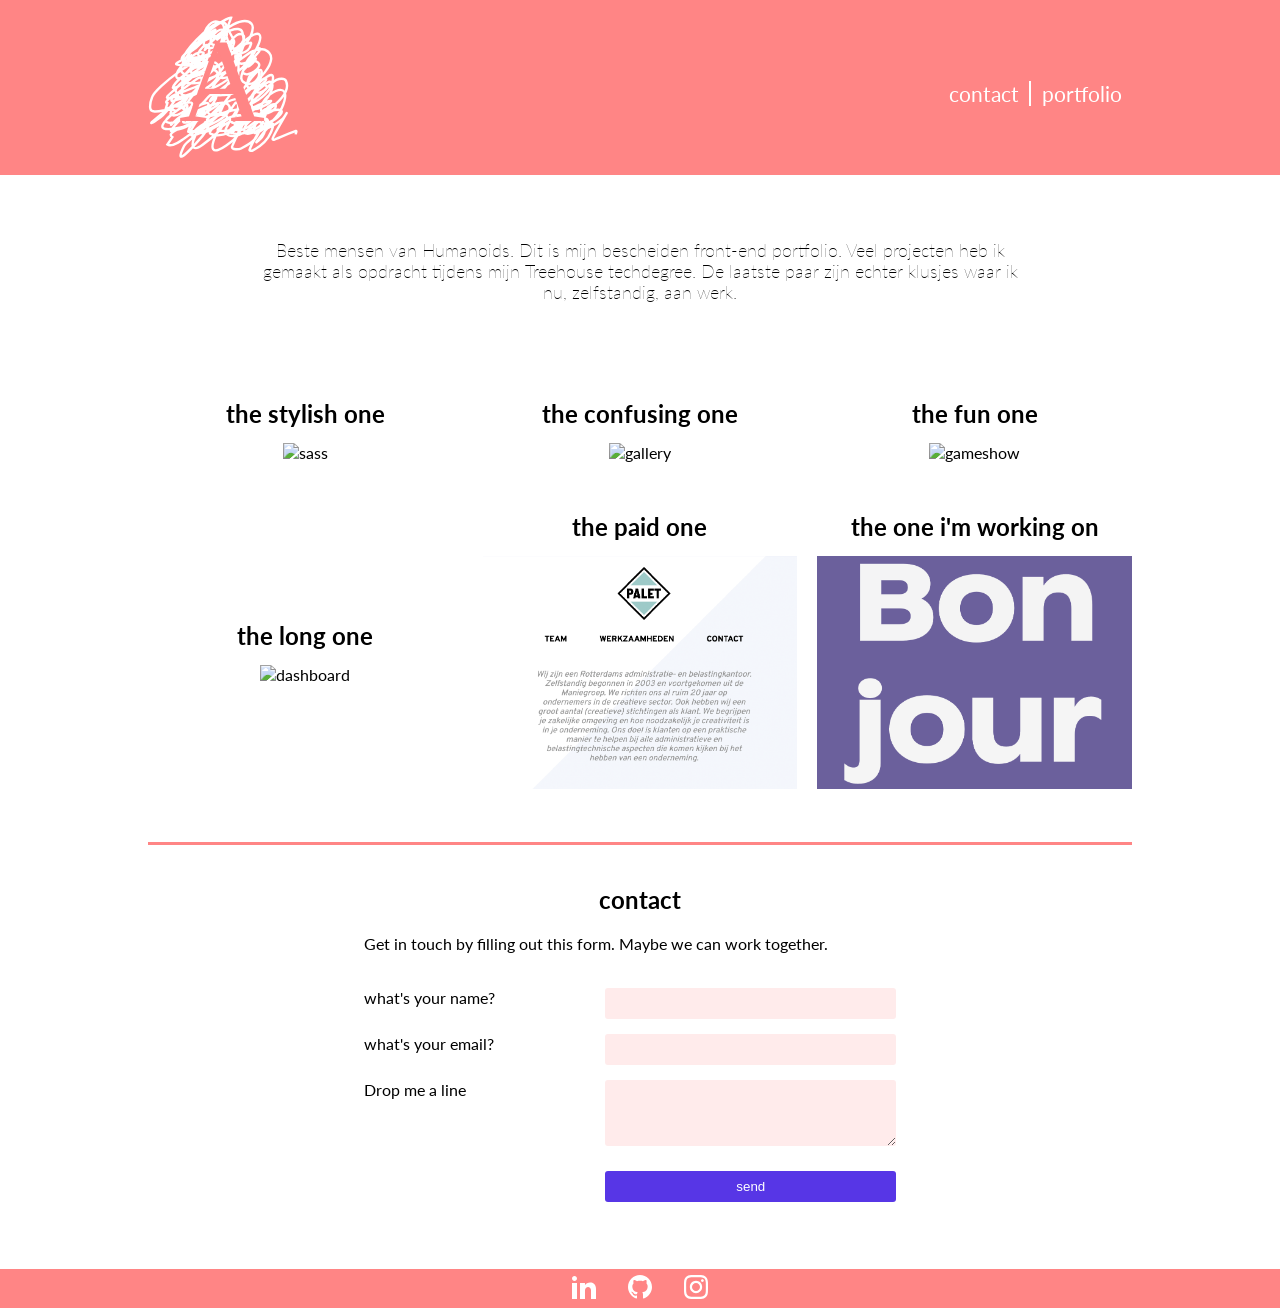
==== commit bd2b6f11: "minor changes to sticky header/ fancybox and content" ====
--- a/index.html
+++ b/index.html
@@ -40,7 +40,7 @@
   </header><!-- /header -->
 
   <aside class="intro-text">
-    <h3>My name is <span class="underline underline1">Adriaan van der Ploeg</span>. I'm a photographer by day and an aspiring <span class="underline underline2">front-end developer</span> by night. On this website you'll find my very first steps into this new and intriguing world.</h3>
+    <h3>Beste mensen van <span class="underline underline2"> Humanoids.</span> Dit is mijn bescheiden front-end portfolio. Veel projecten heb ik gemaakt als opdracht tijdens mijn <span class="underline underline1">Treehouse techdegree.</span> De laatste paar zijn echter klusjes waar ik nu, zelfstandig, aan werk.</h3>
   </aside>
 
   <main>
@@ -146,30 +146,7 @@
       </div>
 
       <div class="grid-item">
-        <h2>the difficult one</h2>
-        <div class="thumbnail">
-          <svg width="4" height="3" preserveAspectRatio="none" viewBox="0 0 293 163" version="1.1" xmlns="http://www.w3.org/2000/svg" xmlns:xlink="http://www.w3.org/1999/xlink">
-              <title>Path 19</title>
-              <desc>Created with Sketch.</desc>
-              <g stroke="none" stroke-width="1" fill="none" fill-rule="evenodd">
-                  <g transform="translate(-686.000000, -333.000000)" stroke="#49DAA9" stroke-width="5">
-                      <path d="M690.113281,339.953125 C689.335401,374.640918 687.003816,394.405002 691.03125,425.988281 C692.761773,439.559102 696.17114,452.892322 697.65625,466.492188 C698.492119,474.146643 692.586018,484.091535 697.976562,489.589844 C702.244001,493.942594 709.560764,485.364489 715.632813,484.828125 C727.669278,483.764904 739.807834,484.378851 751.882813,484.828125 C787.763003,486.16312 823.625793,488.004204 859.464844,490.179688 C865.811892,490.564963 872.040178,492.43041 878.398438,492.507813 C907.490776,492.861971 936.596048,492.399323 965.675781,491.472656 C968.934105,491.368825 973.938559,492.411554 975.238281,489.421875 C977.888949,483.324689 975.650155,476.11223 975.238281,469.476562 C974.087883,450.942581 971.599074,432.505101 970.554688,413.964844 C969.355527,392.676995 973.513662,356.539274 966.003906,338.441406 C963.958994,333.513343 955.401897,336.959928 950.066406,336.957031 C869.030024,336.91304 787.996094,337.852865 706.960938,338.300781 L690.113281,339.953125 Z" id="Path-19"></path>
-                  </g>
-              </g>
-          </svg>
-          <img src="img/thumbnails/api.png" alt="api">
-        </div>
-        <div class="btn-container">
-          <a class="lb-btn" data-fancybox="api" data-type="iframe" href="projects/employee_directory_v1/index.html"
-          data-caption="I don't exactly know how i made this one work. It all started with a simple API request and quickly escalated into a whirlwid of modals. My code must be hilarious to a seasoned developer. Still quite proud though!">
-            view website
-          </a>
-          <a class="lb-btn" href="https://github.com/adriaan113/employee_directory_v1.git" target="_blank">view source</a>
-        </div>
-      </div>
-
-      <div class="grid-item">
-        <h2>the first one</h2>
+        <h2>the paid one</h2>
         <div class="thumbnail">
           <svg width="4" height="3" preserveAspectRatio="none" viewBox="0 0 303 163" version="1.1" xmlns="http://www.w3.org/2000/svg" xmlns:xlink="http://www.w3.org/1999/xlink">
               <title>Path 16</title>
@@ -182,14 +159,33 @@
                   </g>
               </g>
           </svg>
-          <img src="img/thumbnails/form.png" alt="form">
-        </div>
-        <div class="btn-container">
-          <a class="lb-btn" data-fancybox="form" data-type="iframe" href="projects/online_registration_v4/index.html"
-          data-caption="Okay, not the actual first one. But the first website that combined some of the stuff i learned into a 'real' looking project.">
-            view website
-          </a>
-          <a class="lb-btn" href="https://github.com/adriaan113/online_registration_v4.git" target="_blank">view source</a>
+          <img src="img/thumbnails/palet.png" alt="form">
+        </div>
+        <div class="btn-container">
+          <a class="lb-btn" data-fancybox="form" data-type="iframe" href="http://www.paletadm.nl"
+          data-caption="My accountant had a horrible website consisting of just one full-screen image. I convinced him that i could make a new one! And i got paid doing so!">
+            view website
+          </a>
+          <a class="lb-btn" href="https://github.com/adriaan113/palet.git" target="_blank">view source</a>
+        </div>
+      </div>
+
+      <div class="grid-item">
+        <h2>the one i'm working on</h2>
+        <div class="thumbnail">
+          <svg width="4" height="3" preserveAspectRatio="none" viewBox="0 0 293 163" version="1.1" xmlns="http://www.w3.org/2000/svg" xmlns:xlink="http://www.w3.org/1999/xlink">
+              <title>Path 19</title>
+              <desc>Created with Sketch.</desc>
+              <g stroke="none" stroke-width="1" fill="none" fill-rule="evenodd">
+                  <g transform="translate(-686.000000, -333.000000)" stroke="#49DAA9" stroke-width="5">
+                      <path d="M690.113281,339.953125 C689.335401,374.640918 687.003816,394.405002 691.03125,425.988281 C692.761773,439.559102 696.17114,452.892322 697.65625,466.492188 C698.492119,474.146643 692.586018,484.091535 697.976562,489.589844 C702.244001,493.942594 709.560764,485.364489 715.632813,484.828125 C727.669278,483.764904 739.807834,484.378851 751.882813,484.828125 C787.763003,486.16312 823.625793,488.004204 859.464844,490.179688 C865.811892,490.564963 872.040178,492.43041 878.398438,492.507813 C907.490776,492.861971 936.596048,492.399323 965.675781,491.472656 C968.934105,491.368825 973.938559,492.411554 975.238281,489.421875 C977.888949,483.324689 975.650155,476.11223 975.238281,469.476562 C974.087883,450.942581 971.599074,432.505101 970.554688,413.964844 C969.355527,392.676995 973.513662,356.539274 966.003906,338.441406 C963.958994,333.513343 955.401897,336.959928 950.066406,336.957031 C869.030024,336.91304 787.996094,337.852865 706.960938,338.300781 L690.113281,339.953125 Z" id="Path-19"></path>
+                  </g>
+              </g>
+          </svg>
+          <img src="img/thumbnails/sarah.png" alt=sarah>
+        </div>
+        <div class="btn-container">
+          <a class="lb-btn" href="https://github.com/adriaan113/sarah.git" target="_blank">view source</a>
         </div>
       </div>
 
--- a/css/main.css
+++ b/css/main.css
@@ -10,6 +10,10 @@
   margin: 0;
   padding: 0;
   font-family: "Lato", sans-serif;
+}
+
+main {
+  height: 100vh;
 }
 
 h2 {
@@ -252,7 +256,7 @@
   padding: 6px;
 }
 .fancybox-slide {
-  top: 27vh;
+  top: 25vh;
   padding: 0 30px;
   height: 80%;
 }
@@ -262,9 +266,9 @@
 }
 
 .fancybox-caption__body {
-  font-size: 1em;
-  position: absolute;
-  top: -100vh;
+  font-size: 1.3em;
+  position: absolute;
+  top: -95vh;
   left: 0;
   right: 0;
   bottom: 0;
@@ -347,6 +351,7 @@
   .header-container {
     flex-direction: row;
     justify-content: space-between;
+    margin: 0 auto;
   }
   .header-container .logo {
     padding: 1em 1.25em;
@@ -415,7 +420,7 @@
   }
 
   .fancybox-slide {
-    top: 20vh;
+    top: 15vh;
   }
 
   .fancybox-caption__body {
